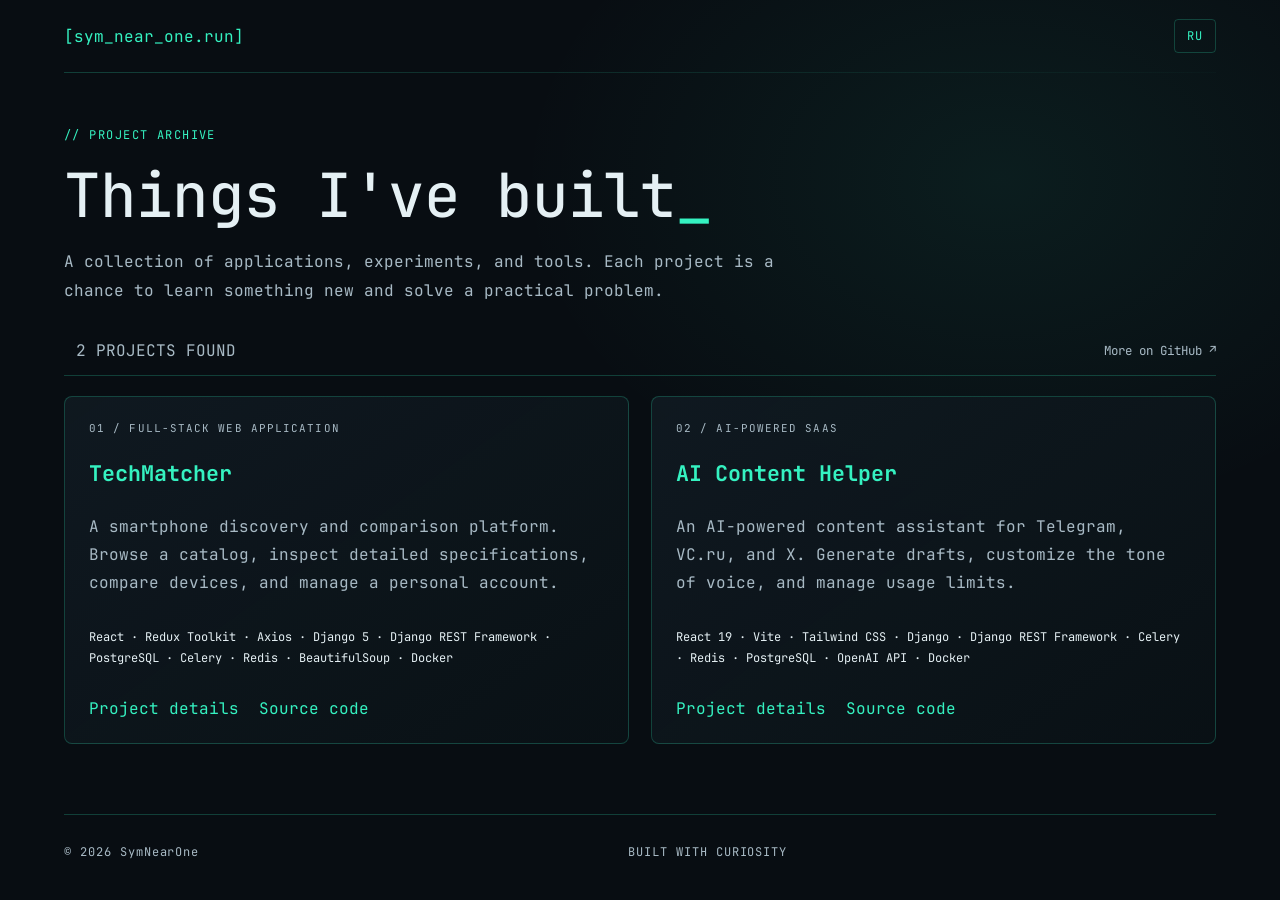
==== projects.html @ 22162d37 "feat: a lot style changes, fixes" ====
<!doctype html>
<html lang="en">
  <head>
    <meta charset="UTF-8" />
    <meta name="viewport" content="width=device-width, initial-scale=1.0" />
    <meta name="theme-color" content="#080d12" />
    <meta
      name="description"
      content="Projects by Andrew — full-stack web applications and tools."
    />
    <title>Projects | Andrew</title>
    <link rel="stylesheet" href="style.css" />
    <script src="projects-data.js" defer></script>
    <script src="script.js" defer></script>
  </head>
  <body>
    <header class="site-header">
      <a class="site-header__brand" href="index.html">[sym_near_one.run]</a>
      <!-- <nav class="site-nav" aria-label="Main navigation">
        <a href="index.html" data-en="Home" data-ru="Главная">Home</a>
        <a
          href="projects.html"
          aria-current="page"
          data-en="Projects"
          data-ru="Проекты"
          >Projects</a
        >
        <a href="https://github.com/Na1x-dev" target="_blank" rel="noreferrer"
          >GitHub ↗</a
        >
      </nav> -->
      <button
        class="language-toggle"
        type="button"
        data-language-toggle
        aria-label="Switch language"
      >
        RU
      </button>
    </header>
    <main class="page-main">
      <div class="section-divider" aria-hidden="true"></div>
      <section class="projects-page">
        <p
          class="section-label"
          data-en="// PROJECT ARCHIVE"
          data-ru="// АРХИВ ПРОЕКТОВ"
        >
          // PROJECT ARCHIVE
        </p>
        <h1 class="page-title">
          <span data-en="Things I've built" data-ru="Мои проекты"
            >Things I've built</span
          ><span class="hero__cursor">_</span>
        </h1>
        <p
          class="page-lead"
          data-en="A collection of applications, experiments, and tools. Each project is a chance to learn something new and solve a practical problem."
          data-ru="Подборка приложений, экспериментов и инструментов. Каждый проект — возможность узнать что-то новое и решить практическую задачу."
        >
          A collection of applications, experiments, and tools. Each project is
          a chance to learn something new and solve a practical problem.
        </p>
        <div class="projects-toolbar">
          <span id="projects-count" class="terminal-output"
            >Loading projects...</span
          ><a
            class="text-link"
            href="https://github.com/Na1x-dev"
            target="_blank"
            rel="noreferrer"
            data-en="More on GitHub ↗"
            data-ru="Больше на GitHub ↗"
            >More on GitHub ↗</a
          >
        </div>
        <div
          class="projects-grid projects-grid--archive"
          id="all-projects"
        ></div>
      </section>
    </main>
    <footer class="site-footer">
      <span>© <span id="current-year"></span> SymNearOne</span
      ><span data-en="BUILT WITH CURIOSITY" data-ru="СОЗДАНО С ЛЮБОПЫТСТВОМ"
        >BUILT WITH CURIOSITY</span
      ><span class="footer-accent"></span>
    </footer>
  </body>
</html>
---- style.css ----
:root {
  color-scheme: dark;
  --text-color: #e5f0f4;
  --accent-color: #35f2c1;
  --background-color: #080d12;
  --surface-color: #101a21;
  --status-color: #8bff8a;
  --muted-color: #a8bac5;
  --border-color: rgba(53, 242, 193, 0.22);
  --terminal-path-color: #0061bb;
  --font-text: Inter, sans-serif;
  --font-mono: "JetBrains Mono", monospace;
}

@font-face {
  font-family: "JetBrains Mono";
  src: url("sources/fonts/JetBrainsMono-2.304/fonts/variable/JetBrainsMono[wght].ttf")
    format("truetype");
  font-weight: 100 800;
  font-style: normal;
  font-display: swap;
}

* {
  box-sizing: border-box;
}

html {
  scroll-behavior: smooth;
}

body {
  min-height: 100vh;
  margin: 0;
  padding: 0 5%;
  background:
    radial-gradient(
      ellipse at 78% 20%,
      rgba(53, 242, 193, 0.07),
      transparent 34%
    ),
    var(--background-color);
  color: var(--text-color);
  font-family: var(--font-mono);
}

.site-header,
.site-footer {
  display: flex;
  align-items: center;
  justify-content: space-between;
  min-height: 72px;
  gap: 20px;
}

.site-header__brand {
  color: var(--accent-color);
  text-decoration: none;
}

.site-header__status,
.site-footer,
.section-label {
  color: var(--muted-color);
  font-size: 0.75rem;
  letter-spacing: 0.08em;
}

.status-dot,
.project-card__indicator {
  display: inline-block;
  width: 7px;
  height: 7px;
  margin-right: 8px;
  border-radius: 50%;
  background: var(--status-color);
  box-shadow: 0 0 10px rgba(139, 255, 138, 0.65);
}

.section-divider {
  width: 100%;
  height: 1px;
  /* margin: 18px 0; */
  background: linear-gradient(
    90deg,
    var(--border-color),
    rgba(53, 242, 193, 0.02)
  );
}

.hero {
  display: flex;
  flex-direction: row;
  align-items: center;
  justify-content: space-between;
  gap: clamp(20px, 5vw, 50px);
  padding: 5% 0 65px;
}

.hero__content {
  display: flex;
  flex-direction: column;
  min-width: 0;
  width: 60%;
  gap: 1vh;
}

.hero__eyebrow,
.section-label {
  color: var(--accent-color);
  letter-spacing: 0.12em;
  font-size: 0.75rem;
}

.hero__title,
.intro__title {
  margin: 18px 0;
  color: var(--text-color);
  font-size: clamp(1.65rem, 3.1vw, 2.8rem);
  line-height: 1.45;
  font-weight: 500;
}

.hero__title-author {
  color: var(--accent-color);
}

.hero__cursor,
.terminal-cursor {
  color: var(--accent-color);
  animation: cursor-blink 1s steps(2, start) infinite;
}

@keyframes cursor-blink {
  to {
    visibility: hidden;
  }
}

.hero__description {
  max-width: 700px;
  color: var(--muted-color);
  line-height: 1.8;
  font-size: 20px;
}

.hero__actions {
  display: flex;
  flex-wrap: wrap;
  gap: 12px;
  margin-top: 28px;
}

.button {
  display: inline-flex;
  align-items: center;
  gap: 10px;
  padding: 11px 16px;
  border: 1px solid var(--accent-color);
  border-radius: 5px;
  color: var(--accent-color);
  text-decoration: none;
  transition:
    background-color 180ms ease,
    color 180ms ease,
    transform 180ms ease;
}

.button--primary {
  background: var(--accent-color);
  color: var(--background-color);
}
.button--primary:hover {
  background: transparent;
  color: var(--accent-color);
  box-shadow: 0 12px 35px rgba(53, 242, 193, 0.07);
}
.button--secondary {
  background: transparent;
}
.button--secondary:hover {
  background: var(--accent-color);
  color: var(--background-color);
  box-shadow: 0 12px 35px rgba(53, 242, 193, 0.07);
}

.terminal-window {
  position: relative;
  overflow: hidden;
  min-height: 300px;
  border: 1px solid var(--accent-color);
  border-radius: 9px;
  background: rgba(16, 26, 33, 0.96);
  box-shadow:
    0 0 35px rgba(53, 242, 193, 0.08),
    0 18px 50px rgba(0, 0, 0, 0.25);
}

.terminal-path {
  color: var(--terminal-path-color);
}

.terminal-window__bar {
  display: flex;
  align-items: center;

  justify-content: space-between;
  gap: 12px;
  min-height: 40px;
  padding: 0 14px;
  border-bottom: 1px solid var(--border-color);
  color: var(--muted-color);
  font-size: 0.7rem;
}

.terminal-window__dots {
  display: flex;
  gap: 7px;
}
.terminal-window__dots span {
  width: 10px;
  height: 10px;
  border-radius: 50%;
  background: #60727b;
}
.terminal-window__dots span {
  background: var(--accent-color);
}

.terminal-window__bar-status {
  color: var(--accent-color);
}

.terminal-window__content {
  position: relative;
  min-height: 260px;
  padding: 20px;
  font-size: clamp(0.68rem, 1vw, 0.82rem);
  line-height: 1.5;
}

.terminal-window__content p {
  position: relative;
  z-index: 1;
  margin: 0 0 10px;
}
.terminal-prompt {
  color: var(--accent-color);
}
.terminal-output {
  padding-left: 12px;
  color: var(--muted-color);
}
.terminal-output--success {
  color: var(--status-color);
}

.terminal-decoration {
  position: absolute;
  right: 16px;
  bottom: 12px;
  width: 34%;
  max-width: 180px;
  opacity: 0.25;
  stroke: var(--accent-color);
  stroke-width: 1.5;
}

.intro {
  padding: 42px 0;
}
.intro__title {
  max-width: 1000px;
  margin: 0;
  font-size: clamp(1.35rem, 2.4vw, 2rem);
}

.about {
  padding: 100px 0 30px;
  display: flex;
  flex-direction: column;
  gap: 20px;
}

.about__text {
  max-width: 850px;
  margin: 16px 0 32px;
  color: var(--text-color);
  font-size: clamp(1.1rem, 1.8vw, 1.5rem);
  line-height: 1.65;
  font-weight: 400;
}

.projects-grid {
  margin-top: 20px;
  display: grid;
  grid-template-columns: repeat(2, minmax(0, 1fr));
  gap: 22px;
}

.project-card {
  display: flex;
  flex-direction: column;
  min-width: 0;
  padding: 24px;
  border: 1px solid var(--border-color);
  border-radius: 8px;
  background: linear-gradient(
    145deg,
    rgba(16, 26, 33, 0.95),
    rgba(10, 17, 22, 0.9)
  );
  transition:
    border-color 180ms ease,
    transform 180ms ease,
    box-shadow 180ms ease;
}

.project-card:hover {
  transform: translateY(-4px);
  border-color: var(--accent-color);
  box-shadow: 0 12px 35px rgba(53, 242, 193, 0.07);
}

.project-card__topline {
  display: flex;
  justify-content: space-between;
  color: var(--muted-color);
  font-size: 0.68rem;
  letter-spacing: 0.1em;
}

.project-card__indicator {
  margin: 0;
}
.project-card__title {
  margin: 24px 0 10px;
  color: var(--accent-color);
  font-size: 1.35rem;
}
.project-card__description {
  color: var(--muted-color);
  line-height: 1.75;
}
.project-card__stack {
  margin-top: auto;
  padding-top: 14px;
  color: var(--text-color);
  font-size: 0.75rem;
  line-height: 1.8;
}
.project-card__link {
  align-self: flex-start;
  margin-top: 18px;
  color: var(--accent-color);
  text-decoration: none;
}
.project-card__link:hover {
  text-decoration: underline;
}

.site-footer {
  min-height: 76px;
  border-top: 1px solid var(--border-color);
}

.footer-accent {
  color: var(--accent-color);
}

@media (max-width: 760px) {
  body {
    padding: 0 6%;
  }
  .hero {
    grid-template-columns: 1fr;
    padding: 35px 0 45px;
  }
  .hero__visual {
    width: 100%;
  }
  .projects-grid {
    grid-template-columns: 1fr;
  }
  .site-footer {
    align-items: flex-start;
    flex-direction: column;
    justify-content: center;
    gap: 8px;
    padding: 18px 0;
  }
}

@media (prefers-reduced-motion: reduce) {
  *,
  *::before,
  *::after {
    scroll-behavior: auto !important;
    animation-duration: 0.01ms !important;
    transition-duration: 0.01ms !important;
  }
}

/* Shared navigation and interactive terminal */
.site-nav {
  display: flex;
  align-items: center;
  gap: 22px;
}
.site-nav a,
.text-link {
  color: var(--muted-color);
  font-size: 0.78rem;
  text-decoration: none;
}
.site-nav a:hover,
.site-nav a[aria-current="page"],
.text-link:hover {
  color: var(--accent-color);
}
.terminal-input {
  position: relative;
  z-index: 2;
  display: flex;
  align-items: center;
  gap: 10px;
  padding: 12px 18px;
  border-top: 1px solid var(--border-color);
  background: rgba(5, 10, 14, 0.7);
}
.terminal-input__prompt {
  flex: 0 0 auto;
  color: var(--accent-color);
  font-size: 0.72rem;
}
.terminal-input input {
  width: 100%;
  min-width: 0;
  border: 0;
  outline: 0;
  background: transparent;
  color: var(--text-color);
  font: inherit;
  font-size: 0.78rem;
}
.terminal-input button {
  border: 0;
  background: transparent;
  color: var(--accent-color);
  font: inherit;
  cursor: pointer;
}
.terminal-window__content {
  max-height: 290px;
  overflow-y: auto;
}
.terminal-window__content p {
  overflow-wrap: anywhere;
}
.terminal-command-line {
  color: var(--accent-color);
}
.terminal-error {
  color: #ff8585;
}
.projects-page,
.project-detail {
  min-height: 65vh;
  padding: 42px 0 70px;
}
.page-title {
  margin: 16px 0;
  color: var(--text-color);
  font-size: clamp(2rem, 5vw, 3.8rem);
  line-height: 1.2;
  font-weight: 500;
}
.page-lead {
  max-width: 760px;
  color: var(--muted-color);
  line-height: 1.8;
}
.projects-toolbar {
  display: flex;
  align-items: center;
  justify-content: space-between;
  gap: 16px;
  margin: 34px 0 18px;
  padding-bottom: 14px;
  border-bottom: 1px solid var(--border-color);
}
.projects-grid--archive {
  grid-template-columns: repeat(2, minmax(0, 1fr));
}
.section-actions {
  margin-top: 28px;
}
.project-card__actions {
  display: flex;
  flex-wrap: wrap;
  gap: 20px;
  margin-top: 16px;
}
.project-card__actions .project-card__link {
  margin-top: 0;
}
.detail-layout {
  display: grid;
  grid-template-columns: repeat(2, minmax(0, 1fr));
  gap: 20px;
  margin: 34px 0;
}
.detail-panel {
  padding: 24px;
  border: 1px solid var(--border-color);
  border-radius: 8px;
  background: rgba(16, 26, 33, 0.7);
}
.detail-panel__title {
  margin-top: 0;
  color: var(--accent-color);
  font-size: 1.1rem;
}
.feature-list {
  padding-left: 20px;
  color: var(--muted-color);
  line-height: 2;
}
.stack-list {
  display: flex;
  flex-wrap: wrap;
  gap: 9px;
  padding: 0;
  list-style: none;
}
.stack-list li {
  padding: 7px 10px;
  border: 1px solid var(--border-color);
  border-radius: 4px;
  color: var(--muted-color);
  font-size: 0.78rem;
}
@media (max-width: 760px) {
  .site-header {
    flex-wrap: wrap;
    padding: 14px 0;
  }
  .site-nav {
    order: 3;
    width: 100%;
    justify-content: space-between;
  }
  .site-header__status {
    font-size: 0.65rem;
  }
  .terminal-input {
    flex-wrap: wrap;
  }
  .projects-grid--archive,
  .detail-layout {
    grid-template-columns: 1fr;
  }
  .projects-toolbar {
    align-items: flex-start;
    flex-direction: column;
  }
}

/* Language switcher */
.language-toggle {
  flex: 0 0 auto;
  padding: 8px 12px;
  border: 1px solid var(--border-color);
  border-radius: 4px;
  background: transparent;
  color: var(--accent-color);
  font: inherit;
  font-size: 0.75rem;
  letter-spacing: 0.08em;
  cursor: pointer;
  transition:
    background-color 180ms ease,
    color 180ms ease,
    border-color 180ms ease;
}
.language-toggle:hover {
  border-color: var(--accent-color);
  background: var(--accent-color);
  color: var(--background-color);
}
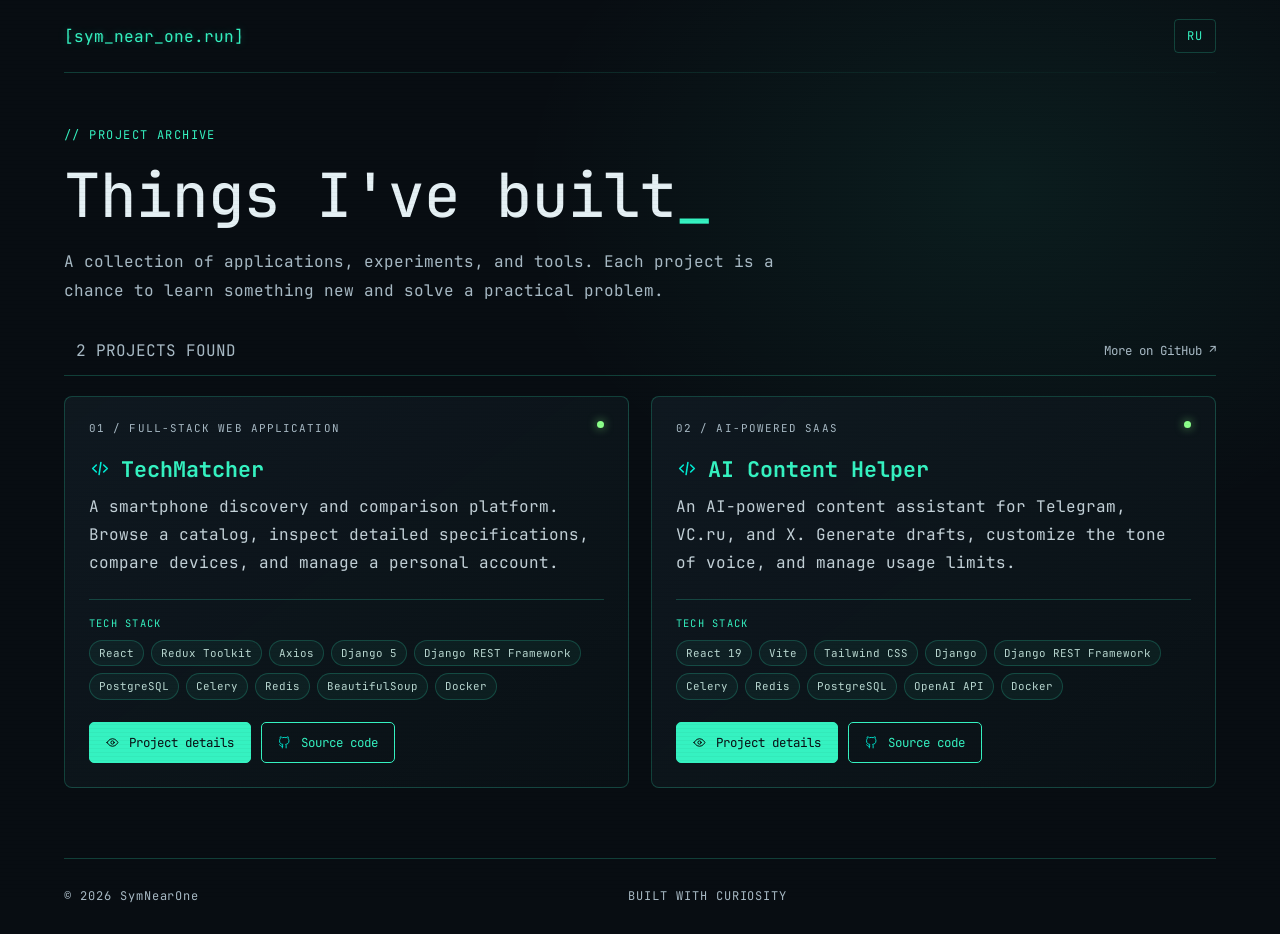
==== commit b755bd96: "Polish project cards and CRT styling" ====
--- a/projects.html
+++ b/projects.html
@@ -71,7 +71,7 @@
             rel="noreferrer"
             data-en="More on GitHub ↗"
             data-ru="Больше на GitHub ↗"
-            >More on GitHub ↗</a
+            ><img class="button__icon" src="sources/icons/github.svg" alt="" aria-hidden="true" />More on GitHub ↗</a
           >
         </div>
         <div
--- a/style.css
+++ b/style.css
@@ -588,3 +588,200 @@
   background: var(--accent-color);
   color: var(--background-color);
 }
+
+
+/* Small visual polish: CRT layer, project cards, icons, and native scrollbars. */
+.site-header__brand {
+  position: relative;
+  display: inline-block;
+  text-shadow: 0 0 8px rgba(53, 242, 193, 0.28);
+  animation: brand-flicker 7s infinite;
+}
+.site-header__brand::after {
+  content: "[sym_near_one.run]";
+  position: absolute;
+  inset: 0;
+  color: var(--accent-color);
+  opacity: 0.22;
+  transform: translateX(1px);
+  clip-path: inset(48% 0 38% 0);
+  pointer-events: none;
+}
+@keyframes brand-flicker {
+  0%, 96%, 100% { opacity: 1; }
+  97% { opacity: 0.82; }
+  98% { opacity: 1; }
+}
+body::after {
+  content: "";
+  position: fixed;
+  inset: 0;
+  z-index: 50;
+  pointer-events: none;
+  background: repeating-linear-gradient(
+    to bottom,
+    rgba(0, 0, 0, 0.11) 0,
+    rgba(0, 0, 0, 0.11) 1px,
+    transparent 1px,
+    transparent 4px
+  );
+  opacity: 0.28;
+}
+.project-card {
+  position: relative;
+  gap: 0;
+}
+.project-card--clickable {
+  cursor: pointer;
+}
+.project-card__hit-area {
+  position: absolute;
+  z-index: 1;
+  inset: 0;
+  border-radius: inherit;
+}
+.project-card__hit-area:focus-visible {
+  outline: 2px solid var(--accent-color);
+  outline-offset: 4px;
+}
+.project-card__topline,
+.project-card__main,
+.project-card__meta,
+.project-card__actions {
+  position: relative;
+  z-index: 2;
+  pointer-events: none;
+}
+.project-card__actions a {
+  pointer-events: auto;
+}
+.project-card__title {
+  display: flex;
+  align-items: center;
+  gap: 10px;
+  margin: 20px 0 10px;
+}
+.project-card__title-icon,
+.button__icon {
+  display: inline-block;
+  width: 1em;
+  height: 1em;
+  flex: 0 0 auto;
+  object-fit: contain;
+}
+.project-card__description {
+  max-width: 62ch;
+  margin: 0;
+  color: #c3d1d8;
+  line-height: 1.75;
+}
+.project-card__meta {
+  margin-top: 22px;
+  padding-top: 16px;
+  border-top: 1px solid var(--border-color);
+}
+.project-card__meta-label {
+  display: block;
+  margin-bottom: 10px;
+  color: var(--accent-color);
+  font-size: 0.65rem;
+  letter-spacing: 0.12em;
+}
+.project-card__stack {
+  display: flex;
+  flex-wrap: wrap;
+  gap: 7px;
+  margin: 0;
+  padding: 0;
+}
+.project-card__tag {
+  display: inline-flex;
+  align-items: center;
+  padding: 5px 9px;
+  border: 1px solid rgba(53, 242, 193, 0.2);
+  border-radius: 999px;
+  background: rgba(53, 242, 193, 0.055);
+  color: #b9d8d1;
+  font-size: 0.68rem;
+  line-height: 1.35;
+}
+.project-card__actions {
+  display: flex;
+  flex-wrap: wrap;
+  gap: 10px;
+  margin-top: 22px;
+}
+.project-card__actions .button {
+  font-size: 0.78rem;
+}
+.project-card__actions .button:hover {
+  transform: translateY(-2px);
+}
+.project-card:hover .project-card__title {
+  text-shadow: 0 0 12px rgba(53, 242, 193, 0.18);
+}
+.button__icon {
+  width: 1.05em;
+  height: 1.05em;
+}
+.button--primary .button__icon {
+  filter: brightness(0);
+}
+.button--secondary .button__icon {
+  filter: none;
+}
+.project-card__indicator {
+  flex: 0 0 auto;
+}
+
+/* Transparent track; accent thumb and arrow controls where WebKit supports them.
+   scrollbar-gutter stays automatic so the page does not reserve an extra gutter. */
+html {
+  scrollbar-gutter: auto;
+  scrollbar-width: thin;
+  scrollbar-color: var(--accent-color) transparent;
+}
+html::-webkit-scrollbar,
+body::-webkit-scrollbar {
+  width: 11px;
+  height: 11px;
+}
+html::-webkit-scrollbar-track,
+body::-webkit-scrollbar-track {
+  background: transparent;
+}
+html::-webkit-scrollbar-thumb,
+body::-webkit-scrollbar-thumb {
+  border: 3px solid transparent;
+  border-radius: 999px;
+  background: var(--accent-color);
+  background-clip: padding-box;
+}
+html::-webkit-scrollbar-thumb:hover,
+body::-webkit-scrollbar-thumb:hover {
+  background: #8affdf;
+  background-clip: padding-box;
+}
+html::-webkit-scrollbar-button,
+body::-webkit-scrollbar-button {
+  display: block;
+  height: 12px;
+  background-color: transparent;
+}
+html::-webkit-scrollbar-button:vertical:decrement,
+body::-webkit-scrollbar-button:vertical:decrement {
+  background:
+    linear-gradient(135deg, transparent 48%, var(--accent-color) 49% 62%, transparent 63%) center 6px / 7px 7px no-repeat;
+}
+html::-webkit-scrollbar-button:vertical:increment,
+body::-webkit-scrollbar-button:vertical:increment {
+  background:
+    linear-gradient(315deg, transparent 48%, var(--accent-color) 49% 62%, transparent 63%) center 0 / 7px 7px no-repeat;
+}
+@media (max-width: 760px) {
+  .project-card { padding: 20px; }
+  .project-card__actions .button { flex: 1 1 auto; justify-content: center; }
+}
+@media (prefers-reduced-motion: reduce) {
+  .site-header__brand { animation: none; }
+}
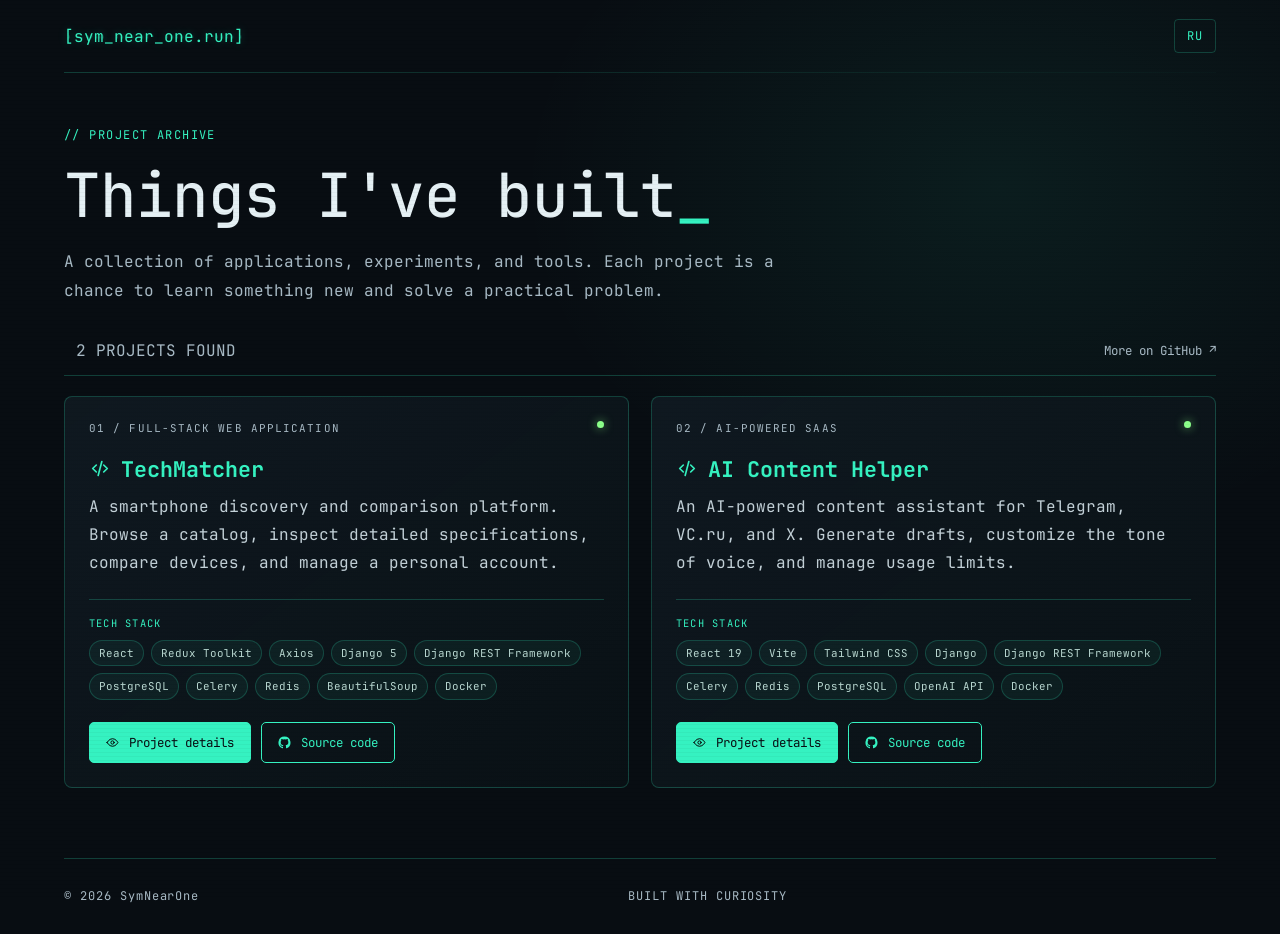
==== commit e146b213: "Set terminal SVG favicon" ====
--- a/projects.html
+++ b/projects.html
@@ -12,6 +12,7 @@
     <link rel="stylesheet" href="style.css" />
     <script src="projects-data.js" defer></script>
     <script src="script.js" defer></script>
+      <link rel="icon" type="image/svg+xml" href="sources/favicon.svg" />
   </head>
   <body>
     <header class="site-header">
--- a/style.css
+++ b/style.css
@@ -737,6 +737,7 @@
 /* Transparent track; accent thumb and arrow controls where WebKit supports them.
    scrollbar-gutter stays automatic so the page does not reserve an extra gutter. */
 html {
+  overflow-y: overlay; /* Legacy WebKit hint: overlay scrollbar where supported. */
   scrollbar-gutter: auto;
   scrollbar-width: thin;
   scrollbar-color: var(--accent-color) transparent;
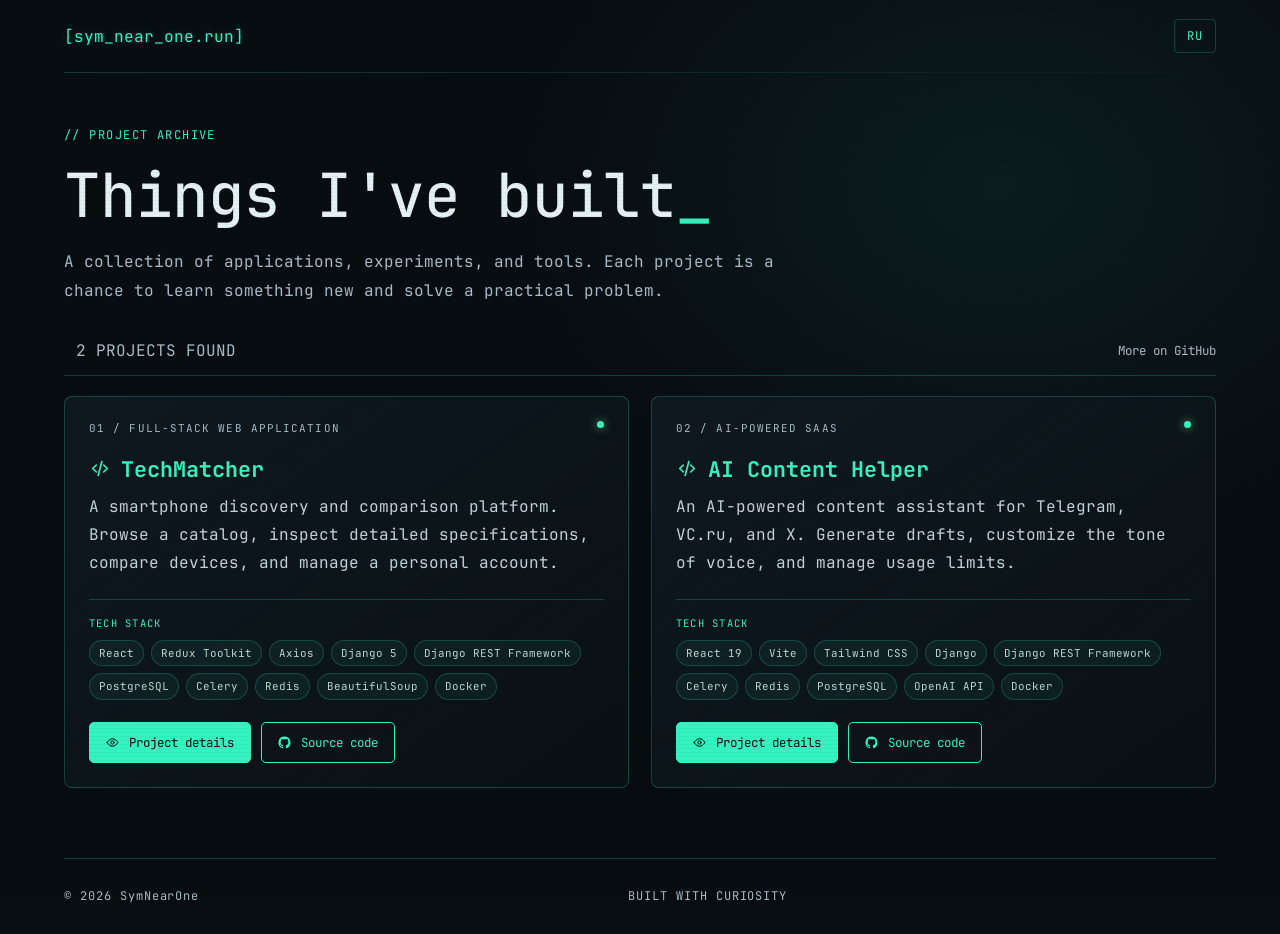
==== commit 597beba8: "fix: styles" ====
--- a/projects.html
+++ b/projects.html
@@ -8,11 +8,11 @@
       name="description"
       content="Projects by Andrew — full-stack web applications and tools."
     />
-    <title>Projects | Andrew</title>
+    <title>[symnearone]</title>
     <link rel="stylesheet" href="style.css" />
     <script src="projects-data.js" defer></script>
     <script src="script.js" defer></script>
-      <link rel="icon" type="image/svg+xml" href="sources/favicon.svg" />
+    <link rel="icon" type="image/svg+xml" href="sources/favicon.svg" />
   </head>
   <body>
     <header class="site-header">
@@ -70,9 +70,14 @@
             href="https://github.com/Na1x-dev"
             target="_blank"
             rel="noreferrer"
-            data-en="More on GitHub ↗"
-            data-ru="Больше на GitHub ↗"
-            ><img class="button__icon" src="sources/icons/github.svg" alt="" aria-hidden="true" />More on GitHub ↗</a
+            data-en="More on GitHub"
+            data-ru="Больше на GitHub"
+            ><img
+              class="button__icon"
+              src="sources/icons/github.svg"
+              alt=""
+              aria-hidden="true"
+            />More on GitHub ↗</a
           >
         </div>
         <div
--- a/style.css
+++ b/style.css
@@ -73,7 +73,7 @@
   height: 7px;
   margin-right: 8px;
   border-radius: 50%;
-  background: var(--status-color);
+  background: var(--accent-color);
   box-shadow: 0 0 10px rgba(139, 255, 138, 0.65);
 }
 
@@ -589,7 +589,6 @@
   color: var(--background-color);
 }
 
-
 /* Small visual polish: CRT layer, project cards, icons, and native scrollbars. */
 .site-header__brand {
   position: relative;
@@ -608,9 +607,17 @@
   pointer-events: none;
 }
 @keyframes brand-flicker {
-  0%, 96%, 100% { opacity: 1; }
-  97% { opacity: 0.82; }
-  98% { opacity: 1; }
+  0%,
+  96%,
+  100% {
+    opacity: 1;
+  }
+  97% {
+    opacity: 0.82;
+  }
+  98% {
+    opacity: 1;
+  }
 }
 body::after {
   content: "";
@@ -771,18 +778,35 @@
 }
 html::-webkit-scrollbar-button:vertical:decrement,
 body::-webkit-scrollbar-button:vertical:decrement {
-  background:
-    linear-gradient(135deg, transparent 48%, var(--accent-color) 49% 62%, transparent 63%) center 6px / 7px 7px no-repeat;
+  background: linear-gradient(
+      135deg,
+      transparent 48%,
+      var(--accent-color) 49% 62%,
+      transparent 63%
+    )
+    center 6px / 7px 7px no-repeat;
 }
 html::-webkit-scrollbar-button:vertical:increment,
 body::-webkit-scrollbar-button:vertical:increment {
-  background:
-    linear-gradient(315deg, transparent 48%, var(--accent-color) 49% 62%, transparent 63%) center 0 / 7px 7px no-repeat;
+  background: linear-gradient(
+      315deg,
+      transparent 48%,
+      var(--accent-color) 49% 62%,
+      transparent 63%
+    )
+    center 0 / 7px 7px no-repeat;
 }
 @media (max-width: 760px) {
-  .project-card { padding: 20px; }
-  .project-card__actions .button { flex: 1 1 auto; justify-content: center; }
+  .project-card {
+    padding: 20px;
+  }
+  .project-card__actions .button {
+    flex: 1 1 auto;
+    justify-content: center;
+  }
 }
 @media (prefers-reduced-motion: reduce) {
-  .site-header__brand { animation: none; }
-}
+  .site-header__brand {
+    animation: none;
+  }
+}
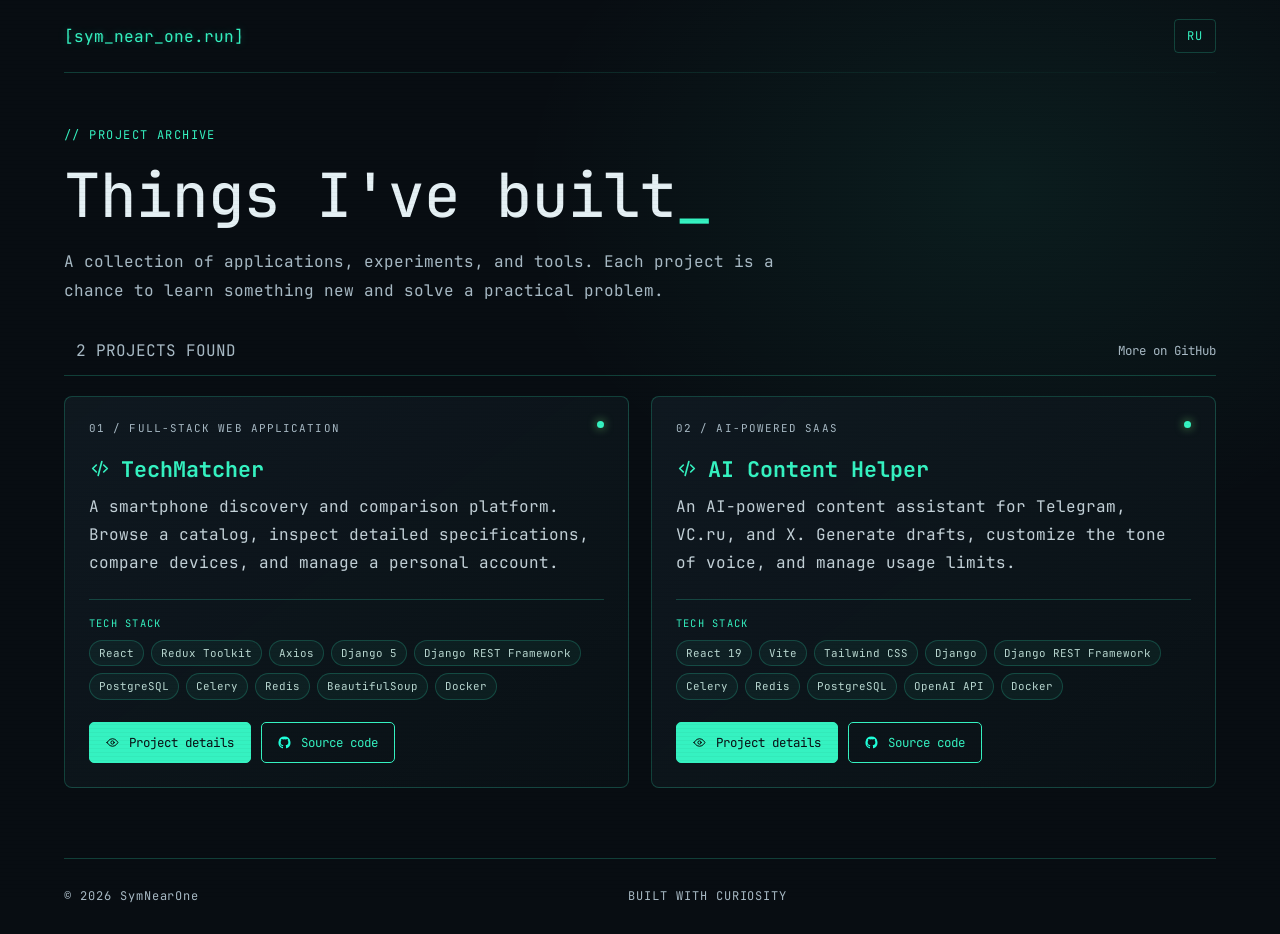
==== commit 73517557: "Add SVG icons to interface buttons" ====
--- a/projects.html
+++ b/projects.html
@@ -36,7 +36,7 @@
         data-language-toggle
         aria-label="Switch language"
       >
-        RU
+        <img class="button__icon" src="sources/icons/language.svg" alt="" aria-hidden="true" />RU
       </button>
     </header>
     <main class="page-main">
--- a/style.css
+++ b/style.css
@@ -810,3 +810,51 @@
     animation: none;
   }
 }
+
+
+/* Accessible icon hover states and terminal command effects */
+.button__icon, .language-toggle__icon, .terminal-submit__icon {
+  transition: filter 180ms ease, transform 180ms ease;
+}
+.button:hover .button__icon, .language-toggle:hover .language-toggle__icon,
+.terminal-input button:hover .terminal-submit__icon {
+  transform: translateX(2px);
+  filter: brightness(0) saturate(100%) invert(58%) sepia(90%) saturate(440%) hue-rotate(290deg) brightness(105%);
+}
+.button--primary .button__icon { filter: brightness(0); }
+.button--primary:hover .button__icon { filter: brightness(0) invert(1); }
+.button--secondary .button__icon { filter: brightness(0) saturate(100%) invert(83%) sepia(31%) saturate(1040%) hue-rotate(105deg); }
+.button--secondary:hover .button__icon { filter: brightness(0); }
+.hero__title, .page-title { text-decoration: none; }
+.hero__title *, .page-title * { text-decoration: none; }
+.terminal-link-line a { color: var(--accent-color); text-decoration: none; border-bottom: 1px dashed currentColor; }
+.terminal-link-line a:hover { color: #fff; }
+:root[data-terminal-theme="pink"] {
+  --accent-color: #ff4f91;
+  --border-color: rgba(255, 79, 145, .25);
+  --status-color: #ff9cbd;
+  --terminal-path-color: #ff8ab5;
+}
+.terminal-glitch { animation: terminal-glitch 140ms steps(2, end) 8; }
+@keyframes terminal-glitch {
+  0% { transform: translate(0); filter: none; }
+  25% { transform: translate(2px, -1px); filter: hue-rotate(90deg); }
+  50% { transform: translate(-2px, 1px); filter: contrast(1.5); }
+  75% { transform: translate(1px, 2px); filter: hue-rotate(-90deg); }
+}
+.terminal-matrix-mode::before {
+  content: "01001010 01010101 01010011 01010100 01000001 01001110 01001111";
+  position: fixed; inset: 0; z-index: 40; pointer-events: none;
+  display: grid; place-items: center; color: #54ff75;
+  font-size: clamp(12px, 2vw, 24px); letter-spacing: .2em;
+  text-shadow: 0 0 12px #00ff48; opacity: .72;
+  animation: matrix-fade 2.6s ease forwards;
+}
+.terminal-matrix { color: #54ff75; text-shadow: 0 0 8px #00ff48; }
+@keyframes matrix-fade { 0% { opacity: 0; } 15% { opacity: .8; } 80% { opacity: .8; } 100% { opacity: 0; } }
+.terminal-hack { color: var(--status-color); }
+.language-toggle { display: inline-flex; align-items: center; gap: 7px; }
+.terminal-input button { display: inline-flex; align-items: center; justify-content: center; min-width: 28px; min-height: 28px; }
+@media (prefers-reduced-motion: reduce) {
+  .terminal-glitch, .terminal-matrix-mode::before { animation: none; }
+}
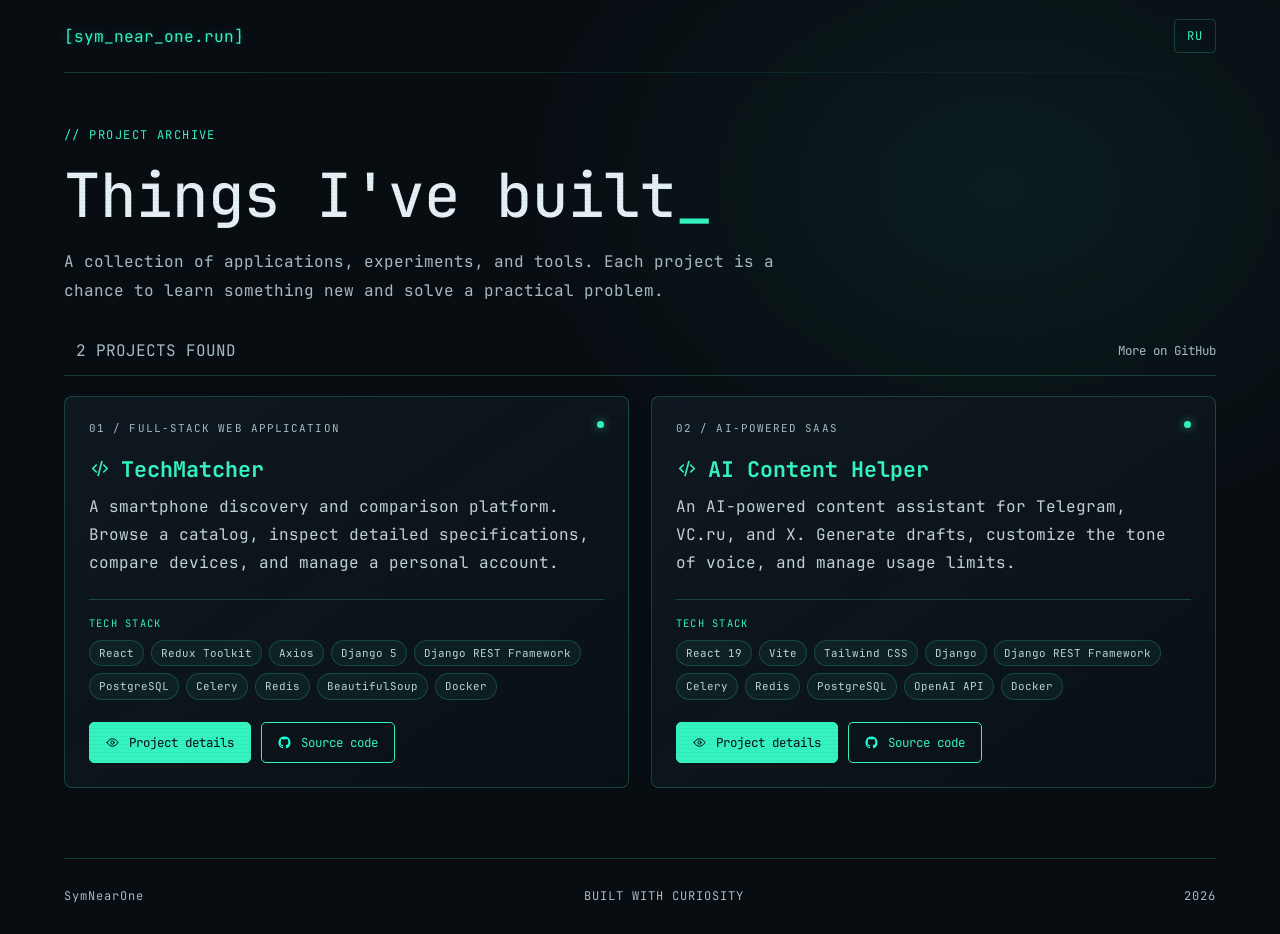
==== commit a7caa81a: "Align projects page header and footer" ====
--- a/projects.html
+++ b/projects.html
@@ -17,25 +17,7 @@
   <body>
     <header class="site-header">
       <a class="site-header__brand" href="index.html">[sym_near_one.run]</a>
-      <!-- <nav class="site-nav" aria-label="Main navigation">
-        <a href="index.html" data-en="Home" data-ru="Главная">Home</a>
-        <a
-          href="projects.html"
-          aria-current="page"
-          data-en="Projects"
-          data-ru="Проекты"
-          >Projects</a
-        >
-        <a href="https://github.com/Na1x-dev" target="_blank" rel="noreferrer"
-          >GitHub ↗</a
-        >
-      </nav> -->
-      <button
-        class="language-toggle"
-        type="button"
-        data-language-toggle
-        aria-label="Switch language"
-      >
+      <button class="language-toggle" type="button" data-language-toggle aria-label="Switch language">
         <img class="button__icon" src="sources/icons/language.svg" alt="" aria-hidden="true" />RU
       </button>
     </header>
@@ -77,7 +59,7 @@
               src="sources/icons/github.svg"
               alt=""
               aria-hidden="true"
-            />More on GitHub ↗</a
+            />More on GitHub</a
           >
         </div>
         <div
@@ -87,10 +69,9 @@
       </section>
     </main>
     <footer class="site-footer">
-      <span>© <span id="current-year"></span> SymNearOne</span
-      ><span data-en="BUILT WITH CURIOSITY" data-ru="СОЗДАНО С ЛЮБОПЫТСТВОМ"
-        >BUILT WITH CURIOSITY</span
-      ><span class="footer-accent"></span>
+      <span>SymNearOne</span>
+      <span data-en="BUILT WITH CURIOSITY" data-ru="СОЗДАНО С ЛЮБОПЫТСТВОМ">BUILT WITH CURIOSITY</span>
+      <span id="current-year"></span>
     </footer>
   </body>
 </html>
--- a/style.css
+++ b/style.css
@@ -6,7 +6,7 @@
   --surface-color: #101a21;
   --status-color: #8bff8a;
   --muted-color: #a8bac5;
-  --border-color: rgba(53, 242, 193, 0.22);
+  --border-color: color-mix(in srgb, var(--accent-color) 22%, transparent);
   --terminal-path-color: #0061bb;
   --font-text: Inter, sans-serif;
   --font-mono: "JetBrains Mono", monospace;
@@ -36,7 +36,7 @@
   background:
     radial-gradient(
       ellipse at 78% 20%,
-      rgba(53, 242, 193, 0.07),
+      color-mix(in srgb, var(--accent-color) 7%, transparent),
       transparent 34%
     ),
     var(--background-color);
@@ -74,7 +74,7 @@
   margin-right: 8px;
   border-radius: 50%;
   background: var(--accent-color);
-  box-shadow: 0 0 10px rgba(139, 255, 138, 0.65);
+  box-shadow: 0 0 10px color-mix(in srgb, var(--accent-color) 65%, transparent);
 }
 
 .section-divider {
@@ -84,7 +84,7 @@
   background: linear-gradient(
     90deg,
     var(--border-color),
-    rgba(53, 242, 193, 0.02)
+    color-mix(in srgb, var(--accent-color) 2%, transparent)
   );
 }
 
@@ -173,7 +173,7 @@
 .button--primary:hover {
   background: transparent;
   color: var(--accent-color);
-  box-shadow: 0 12px 35px rgba(53, 242, 193, 0.07);
+  box-shadow: 0 12px 35px color-mix(in srgb, var(--accent-color) 7%, transparent);
 }
 .button--secondary {
   background: transparent;
@@ -181,7 +181,7 @@
 .button--secondary:hover {
   background: var(--accent-color);
   color: var(--background-color);
-  box-shadow: 0 12px 35px rgba(53, 242, 193, 0.07);
+  box-shadow: 0 12px 35px color-mix(in srgb, var(--accent-color) 7%, transparent);
 }
 
 .terminal-window {
@@ -192,7 +192,7 @@
   border-radius: 9px;
   background: rgba(16, 26, 33, 0.96);
   box-shadow:
-    0 0 35px rgba(53, 242, 193, 0.08),
+    0 0 35px color-mix(in srgb, var(--accent-color) 8%, transparent),
     0 18px 50px rgba(0, 0, 0, 0.25);
 }
 
@@ -319,7 +319,7 @@
 .project-card:hover {
   transform: translateY(-4px);
   border-color: var(--accent-color);
-  box-shadow: 0 12px 35px rgba(53, 242, 193, 0.07);
+  box-shadow: 0 12px 35px color-mix(in srgb, var(--accent-color) 7%, transparent);
 }
 
 .project-card__topline {
@@ -593,7 +593,7 @@
 .site-header__brand {
   position: relative;
   display: inline-block;
-  text-shadow: 0 0 8px rgba(53, 242, 193, 0.28);
+  text-shadow: 0 0 8px color-mix(in srgb, var(--accent-color) 28%, transparent);
   animation: brand-flicker 7s infinite;
 }
 .site-header__brand::after {
@@ -705,9 +705,9 @@
   display: inline-flex;
   align-items: center;
   padding: 5px 9px;
-  border: 1px solid rgba(53, 242, 193, 0.2);
+  border: 1px solid color-mix(in srgb, var(--accent-color) 20%, transparent);
   border-radius: 999px;
-  background: rgba(53, 242, 193, 0.055);
+  background: color-mix(in srgb, var(--accent-color) 5.5%, transparent);
   color: #b9d8d1;
   font-size: 0.68rem;
   line-height: 1.35;
@@ -721,11 +721,8 @@
 .project-card__actions .button {
   font-size: 0.78rem;
 }
-.project-card__actions .button:hover {
-  transform: translateY(-2px);
-}
 .project-card:hover .project-card__title {
-  text-shadow: 0 0 12px rgba(53, 242, 193, 0.18);
+  text-shadow: 0 0 12px color-mix(in srgb, var(--accent-color) 18%, transparent);
 }
 .button__icon {
   width: 1.05em;
@@ -767,7 +764,7 @@
 }
 html::-webkit-scrollbar-thumb:hover,
 body::-webkit-scrollbar-thumb:hover {
-  background: #8affdf;
+  background: var(--accent-color);
   background-clip: padding-box;
 }
 html::-webkit-scrollbar-button,
@@ -818,13 +815,13 @@
 }
 .button:hover .button__icon, .language-toggle:hover .language-toggle__icon,
 .terminal-input button:hover .terminal-submit__icon {
-  transform: translateX(2px);
+  transform: none;
   filter: brightness(0) saturate(100%) invert(58%) sepia(90%) saturate(440%) hue-rotate(290deg) brightness(105%);
 }
 .button--primary .button__icon { filter: brightness(0); }
-.button--primary:hover .button__icon { filter: brightness(0) invert(1); }
-.button--secondary .button__icon { filter: brightness(0) saturate(100%) invert(83%) sepia(31%) saturate(1040%) hue-rotate(105deg); }
-.button--secondary:hover .button__icon { filter: brightness(0); }
+.button--primary:hover .button__icon { filter: brightness(0) saturate(100%) invert(58%) sepia(90%) saturate(440%) hue-rotate(290deg) brightness(105%); }
+.button--secondary .button__icon, .language-toggle .button__icon, .terminal-input .button__icon { filter: brightness(0) saturate(100%) invert(83%) sepia(31%) saturate(1040%) hue-rotate(105deg); }
+.button--secondary:hover .button__icon, .language-toggle:hover .button__icon, .terminal-input button:hover .button__icon { filter: brightness(0); }
 .hero__title, .page-title { text-decoration: none; }
 .hero__title *, .page-title * { text-decoration: none; }
 .terminal-link-line a { color: var(--accent-color); text-decoration: none; border-bottom: 1px dashed currentColor; }
@@ -842,19 +839,24 @@
   50% { transform: translate(-2px, 1px); filter: contrast(1.5); }
   75% { transform: translate(1px, 2px); filter: hue-rotate(-90deg); }
 }
-.terminal-matrix-mode::before {
-  content: "01001010 01010101 01010011 01010100 01000001 01001110 01001111";
-  position: fixed; inset: 0; z-index: 40; pointer-events: none;
-  display: grid; place-items: center; color: #54ff75;
-  font-size: clamp(12px, 2vw, 24px); letter-spacing: .2em;
-  text-shadow: 0 0 12px #00ff48; opacity: .72;
-  animation: matrix-fade 2.6s ease forwards;
-}
-.terminal-matrix { color: #54ff75; text-shadow: 0 0 8px #00ff48; }
-@keyframes matrix-fade { 0% { opacity: 0; } 15% { opacity: .8; } 80% { opacity: .8; } 100% { opacity: 0; } }
-.terminal-hack { color: var(--status-color); }
-.language-toggle { display: inline-flex; align-items: center; gap: 7px; }
-.terminal-input button { display: inline-flex; align-items: center; justify-content: center; min-width: 28px; min-height: 28px; }
-@media (prefers-reduced-motion: reduce) {
-  .terminal-glitch, .terminal-matrix-mode::before { animation: none; }
-}
+.terminal-matrix { color: var(--accent-color); text-shadow: 0 0 8px color-mix(in srgb, var(--accent-color) 70%, transparent); }
+.terminal-hack-binary { color: var(--accent-color); letter-spacing: .12em; line-height: 1.8; }
+.terminal-hack-caption { color: var(--accent-color); font-weight: 700; letter-spacing: .3em; }
+.matrix-rain { position: fixed; inset: 0; z-index: 45; overflow: hidden; pointer-events: none; opacity: .72; background: color-mix(in srgb, var(--background-color) 28%, transparent); }
+.matrix-rain__column { position: absolute; top: -110%; white-space: pre; color: var(--accent-color); font-size: clamp(10px, 1.2vw, 16px); line-height: 1.35; text-shadow: 0 0 8px color-mix(in srgb, var(--accent-color) 85%, transparent); animation: matrix-rain-fall linear forwards; }
+@keyframes matrix-rain-fall { to { transform: translateY(230vh); } }
+, .terminal-matrix-mode::before { animation: none; }
+}
+
+/* Accent-driven surfaces, glows and hover states. */
+body { background-image: radial-gradient(ellipse at 78% 20%, color-mix(in srgb, var(--accent-color) 7%, transparent), transparent 34%); }
+.status-dot, .project-card__indicator { box-shadow: 0 0 10px color-mix(in srgb, var(--accent-color) 65%, transparent); }
+.button, .button:hover, .project-card__actions .button:hover { transform: none; }
+.button__icon { transition: filter 180ms ease; }
+.button:hover .button__icon { transform: none; }
+:root[data-terminal-theme="pink"] {
+  --accent-color: #ff4f91;
+  --border-color: rgba(255, 79, 145, .25);
+  --status-color: #ff9cbd;
+  --terminal-path-color: #ff8ab5;
+}
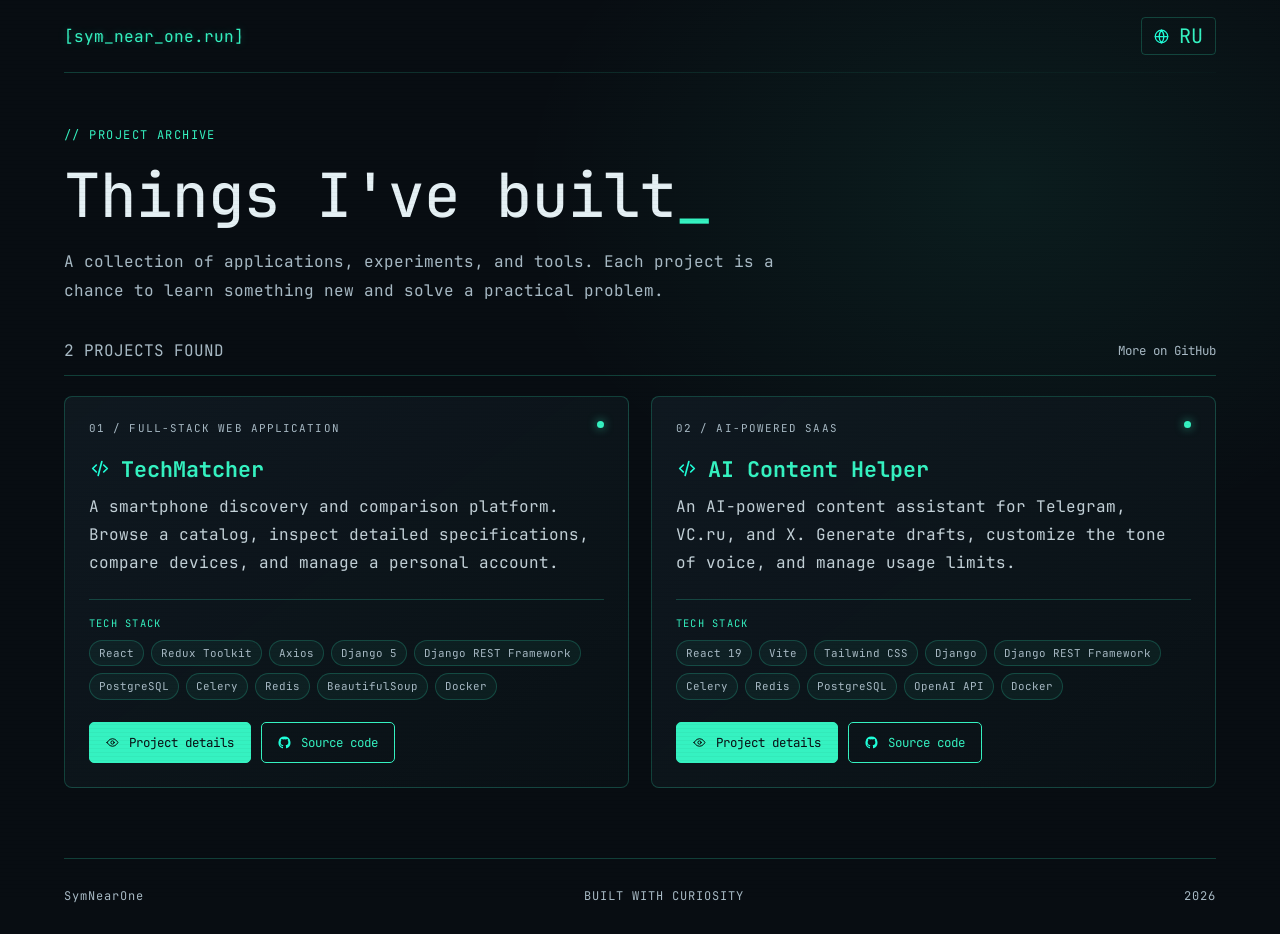
==== commit d4da1663: "feat: some style changes" ====
--- a/projects.html
+++ b/projects.html
@@ -17,8 +17,18 @@
   <body>
     <header class="site-header">
       <a class="site-header__brand" href="index.html">[sym_near_one.run]</a>
-      <button class="language-toggle" type="button" data-language-toggle aria-label="Switch language">
-        <img class="button__icon" src="sources/icons/language.svg" alt="" aria-hidden="true" />RU
+      <button
+        class="language-toggle"
+        type="button"
+        data-language-toggle
+        aria-label="Switch language"
+      >
+        <img
+          class="button__icon"
+          src="sources/icons/language.svg"
+          alt=""
+          aria-hidden="true"
+        />RU
       </button>
     </header>
     <main class="page-main">
@@ -45,8 +55,7 @@
           a chance to learn something new and solve a practical problem.
         </p>
         <div class="projects-toolbar">
-          <span id="projects-count" class="terminal-output"
-            >Loading projects...</span
+          <span id="projects-count">Loading projects...</span
           ><a
             class="text-link"
             href="https://github.com/Na1x-dev"
@@ -54,12 +63,7 @@
             rel="noreferrer"
             data-en="More on GitHub"
             data-ru="Больше на GitHub"
-            ><img
-              class="button__icon"
-              src="sources/icons/github.svg"
-              alt=""
-              aria-hidden="true"
-            />More on GitHub</a
+            >More on GitHub</a
           >
         </div>
         <div
@@ -70,7 +74,9 @@
     </main>
     <footer class="site-footer">
       <span>SymNearOne</span>
-      <span data-en="BUILT WITH CURIOSITY" data-ru="СОЗДАНО С ЛЮБОПЫТСТВОМ">BUILT WITH CURIOSITY</span>
+      <span data-en="BUILT WITH CURIOSITY" data-ru="СОЗДАНО С ЛЮБОПЫТСТВОМ"
+        >BUILT WITH CURIOSITY</span
+      >
       <span id="current-year"></span>
     </footer>
   </body>
--- a/style.css
+++ b/style.css
@@ -4,7 +4,7 @@
   --accent-color: #35f2c1;
   --background-color: #080d12;
   --surface-color: #101a21;
-  --status-color: #8bff8a;
+  --status-color: var(--accent-color);
   --muted-color: #a8bac5;
   --border-color: color-mix(in srgb, var(--accent-color) 22%, transparent);
   --terminal-path-color: #0061bb;
@@ -173,7 +173,8 @@
 .button--primary:hover {
   background: transparent;
   color: var(--accent-color);
-  box-shadow: 0 12px 35px color-mix(in srgb, var(--accent-color) 7%, transparent);
+  box-shadow: 0 12px 35px
+    color-mix(in srgb, var(--accent-color) 7%, transparent);
 }
 .button--secondary {
   background: transparent;
@@ -181,7 +182,8 @@
 .button--secondary:hover {
   background: var(--accent-color);
   color: var(--background-color);
-  box-shadow: 0 12px 35px color-mix(in srgb, var(--accent-color) 7%, transparent);
+  box-shadow: 0 12px 35px
+    color-mix(in srgb, var(--accent-color) 7%, transparent);
 }
 
 .terminal-window {
@@ -296,6 +298,10 @@
   display: grid;
   grid-template-columns: repeat(2, minmax(0, 1fr));
   gap: 22px;
+}
+
+#projects-count {
+  color: var(--muted-color);
 }
 
 .project-card {
@@ -317,9 +323,10 @@
 }
 
 .project-card:hover {
-  transform: translateY(-4px);
+  /* transform: translateY(-4px); */
   border-color: var(--accent-color);
-  box-shadow: 0 12px 35px color-mix(in srgb, var(--accent-color) 7%, transparent);
+  box-shadow: 0 12px 35px
+    color-mix(in srgb, var(--accent-color) 7%, transparent);
 }
 
 .project-card__topline {
@@ -568,15 +575,20 @@
 
 /* Language switcher */
 .language-toggle {
-  flex: 0 0 auto;
+  display: flex;
+  justify-content: center;
+  align-items: center;
+  gap: 10px;
+  /* flex: 0 0 auto; */
   padding: 8px 12px;
   border: 1px solid var(--border-color);
   border-radius: 4px;
   background: transparent;
   color: var(--accent-color);
   font: inherit;
-  font-size: 0.75rem;
-  letter-spacing: 0.08em;
+  font-size: 20px;
+  /* font-size: 1rem; */
+  /* letter-spacing: 0.08em; */
   cursor: pointer;
   transition:
     background-color 180ms ease,
@@ -708,7 +720,7 @@
   border: 1px solid color-mix(in srgb, var(--accent-color) 20%, transparent);
   border-radius: 999px;
   background: color-mix(in srgb, var(--accent-color) 5.5%, transparent);
-  color: #b9d8d1;
+  color: var(--muted-color);
   font-size: 0.68rem;
   line-height: 1.35;
 }
@@ -808,55 +820,195 @@
   }
 }
 
-
 /* Accessible icon hover states and terminal command effects */
-.button__icon, .language-toggle__icon, .terminal-submit__icon {
-  transition: filter 180ms ease, transform 180ms ease;
-}
-.button:hover .button__icon, .language-toggle:hover .language-toggle__icon,
+.button__icon,
+.language-toggle__icon,
+.terminal-submit__icon {
+  transition:
+    filter 180ms ease,
+    transform 180ms ease;
+}
+.button:hover .button__icon,
+.language-toggle:hover .language-toggle__icon,
 .terminal-input button:hover .terminal-submit__icon {
   transform: none;
-  filter: brightness(0) saturate(100%) invert(58%) sepia(90%) saturate(440%) hue-rotate(290deg) brightness(105%);
-}
-.button--primary .button__icon { filter: brightness(0); }
-.button--primary:hover .button__icon { filter: brightness(0) saturate(100%) invert(58%) sepia(90%) saturate(440%) hue-rotate(290deg) brightness(105%); }
-.button--secondary .button__icon, .language-toggle .button__icon, .terminal-input .button__icon { filter: brightness(0) saturate(100%) invert(83%) sepia(31%) saturate(1040%) hue-rotate(105deg); }
-.button--secondary:hover .button__icon, .language-toggle:hover .button__icon, .terminal-input button:hover .button__icon { filter: brightness(0); }
-.hero__title, .page-title { text-decoration: none; }
-.hero__title *, .page-title * { text-decoration: none; }
-.terminal-link-line a { color: var(--accent-color); text-decoration: none; border-bottom: 1px dashed currentColor; }
-.terminal-link-line a:hover { color: #fff; }
+  filter: brightness(0) saturate(100%) invert(15%) sepia(99%) saturate(7495%)
+    hue-rotate(327deg) brightness(90%) contrast(110%);
+}
+.button--primary .button__icon {
+  filter: brightness(0);
+}
+.button--primary:hover .button__icon {
+  filter: brightness(0) saturate(100%) invert(15%) sepia(99%) saturate(7495%)
+    hue-rotate(327deg) brightness(90%) contrast(110%);
+}
+.button--secondary .button__icon,
+.language-toggle .button__icon,
+.terminal-input .button__icon {
+  filter: brightness(0) saturate(100%) invert(83%) sepia(31%) saturate(1040%)
+    hue-rotate(105deg);
+}
+.button--secondary:hover .button__icon,
+.language-toggle:hover .button__icon,
+.terminal-input button:hover .button__icon {
+  filter: brightness(0);
+}
+.hero__title,
+.page-title {
+  text-decoration: none;
+}
+.hero__title *,
+.page-title * {
+  text-decoration: none;
+}
+.terminal-link-line a {
+  color: var(--accent-color);
+  text-decoration: none;
+  border-bottom: 1px dashed currentColor;
+}
+.terminal-link-line a:hover {
+  color: #fff;
+}
 :root[data-terminal-theme="pink"] {
-  --accent-color: #ff4f91;
-  --border-color: rgba(255, 79, 145, .25);
-  --status-color: #ff9cbd;
-  --terminal-path-color: #ff8ab5;
-}
-.terminal-glitch { animation: terminal-glitch 140ms steps(2, end) 8; }
+  --accent-color: #e60067;
+  --border-color: rgba(230, 0, 103, 0.25);
+  --status-color: #ff70a8;
+  --terminal-path-color: #ff70a8;
+}
+.terminal-glitch {
+  animation: terminal-glitch 140ms steps(2, end) 8;
+}
 @keyframes terminal-glitch {
-  0% { transform: translate(0); filter: none; }
-  25% { transform: translate(2px, -1px); filter: hue-rotate(90deg); }
-  50% { transform: translate(-2px, 1px); filter: contrast(1.5); }
-  75% { transform: translate(1px, 2px); filter: hue-rotate(-90deg); }
-}
-.terminal-matrix { color: var(--accent-color); text-shadow: 0 0 8px color-mix(in srgb, var(--accent-color) 70%, transparent); }
-.terminal-hack-binary { color: var(--accent-color); letter-spacing: .12em; line-height: 1.8; }
-.terminal-hack-caption { color: var(--accent-color); font-weight: 700; letter-spacing: .3em; }
-.matrix-rain { position: fixed; inset: 0; z-index: 45; overflow: hidden; pointer-events: none; opacity: .72; background: color-mix(in srgb, var(--background-color) 28%, transparent); }
-.matrix-rain__column { position: absolute; top: -110%; white-space: pre; color: var(--accent-color); font-size: clamp(10px, 1.2vw, 16px); line-height: 1.35; text-shadow: 0 0 8px color-mix(in srgb, var(--accent-color) 85%, transparent); animation: matrix-rain-fall linear forwards; }
-@keyframes matrix-rain-fall { to { transform: translateY(230vh); } }
-, .terminal-matrix-mode::before { animation: none; }
+  0% {
+    transform: translate(0);
+    filter: none;
+  }
+  25% {
+    transform: translate(2px, -1px);
+    filter: hue-rotate(90deg);
+  }
+  50% {
+    transform: translate(-2px, 1px);
+    filter: contrast(1.5);
+  }
+  75% {
+    transform: translate(1px, 2px);
+    filter: hue-rotate(-90deg);
+  }
+}
+.terminal-matrix {
+  color: var(--accent-color);
+  text-shadow: 0 0 8px color-mix(in srgb, var(--accent-color) 70%, transparent);
+}
+.terminal-hack-binary {
+  color: var(--accent-color);
+  letter-spacing: 0.12em;
+  line-height: 1.8;
+}
+.terminal-hack-caption {
+  color: var(--accent-color);
+  font-weight: 700;
+  letter-spacing: 0.3em;
+}
+.matrix-rain {
+  position: fixed;
+  inset: 0;
+  z-index: 45;
+  overflow: hidden;
+  pointer-events: none;
+  opacity: 0.72;
+  background: color-mix(in srgb, var(--background-color) 28%, transparent);
+}
+.matrix-rain__column {
+  position: absolute;
+  top: -110%;
+  white-space: pre;
+  color: var(--accent-color);
+  font-size: clamp(10px, 1.2vw, 16px);
+  line-height: 1.35;
+  text-shadow: 0 0 8px color-mix(in srgb, var(--accent-color) 85%, transparent);
+  animation: matrix-rain-fall linear forwards;
+}
+@keyframes matrix-rain-fall {
+  to {
+    transform: translateY(230vh);
+  }
+}
+@media (prefers-reduced-motion: reduce) {
+  .matrix-rain {
+    display: none;
+  }
 }
 
 /* Accent-driven surfaces, glows and hover states. */
-body { background-image: radial-gradient(ellipse at 78% 20%, color-mix(in srgb, var(--accent-color) 7%, transparent), transparent 34%); }
-.status-dot, .project-card__indicator { box-shadow: 0 0 10px color-mix(in srgb, var(--accent-color) 65%, transparent); }
-.button, .button:hover, .project-card__actions .button:hover { transform: none; }
-.button__icon { transition: filter 180ms ease; }
-.button:hover .button__icon { transform: none; }
+body {
+  background-image: radial-gradient(
+    ellipse at 78% 20%,
+    color-mix(in srgb, var(--accent-color) 7%, transparent),
+    transparent 34%
+  );
+}
+.status-dot,
+.project-card__indicator {
+  box-shadow: 0 0 10px color-mix(in srgb, var(--accent-color) 65%, transparent);
+}
+.button,
+.button:hover,
+.project-card__actions .button:hover {
+  transform: none;
+}
+.button__icon {
+  transition: filter 180ms ease;
+}
+.button:hover .button__icon {
+  transform: none;
+}
 :root[data-terminal-theme="pink"] {
-  --accent-color: #ff4f91;
-  --border-color: rgba(255, 79, 145, .25);
-  --status-color: #ff9cbd;
-  --terminal-path-color: #ff8ab5;
-}
+  --accent-color: #e60067;
+  --border-color: rgba(230, 0, 103, 0.25);
+  --status-color: #ff70a8;
+  --terminal-path-color: #ff70a8;
+}
+
+/* Theme-aware SVG recoloring for every shared and generated icon. */
+:root {
+  --accent-icon-filter: brightness(0) saturate(100%) invert(83%) sepia(31%)
+    saturate(1040%) hue-rotate(105deg);
+}
+:root[data-terminal-theme="pink"] {
+  --accent-icon-filter: brightness(0) saturate(100%) invert(15%) sepia(99%)
+    saturate(7495%) hue-rotate(327deg) brightness(90%) contrast(110%);
+}
+.button--secondary .button__icon,
+.language-toggle .button__icon,
+.terminal-input .button__icon,
+.text-link .button__icon,
+.project-card__title-icon {
+  filter: var(--accent-icon-filter);
+}
+.button--primary:hover .button__icon {
+  filter: var(--accent-icon-filter);
+}
+.button--secondary:hover .button__icon,
+.language-toggle:hover .button__icon,
+.terminal-input button:hover .button__icon {
+  filter: brightness(0);
+}
+.text-link:hover .button__icon {
+  filter: var(--accent-icon-filter);
+}
+
+/* Keep the language switch icon optically centered beside its label. */
+.language-toggle {
+  /* display: inline-flex; */
+  line-height: 1;
+  vertical-align: middle;
+}
+.language-toggle .button__icon {
+  display: block;
+  width: 15px;
+  height: 15px;
+  flex: 0 0 15px;
+  margin: 0;
+  vertical-align: middle;
+}
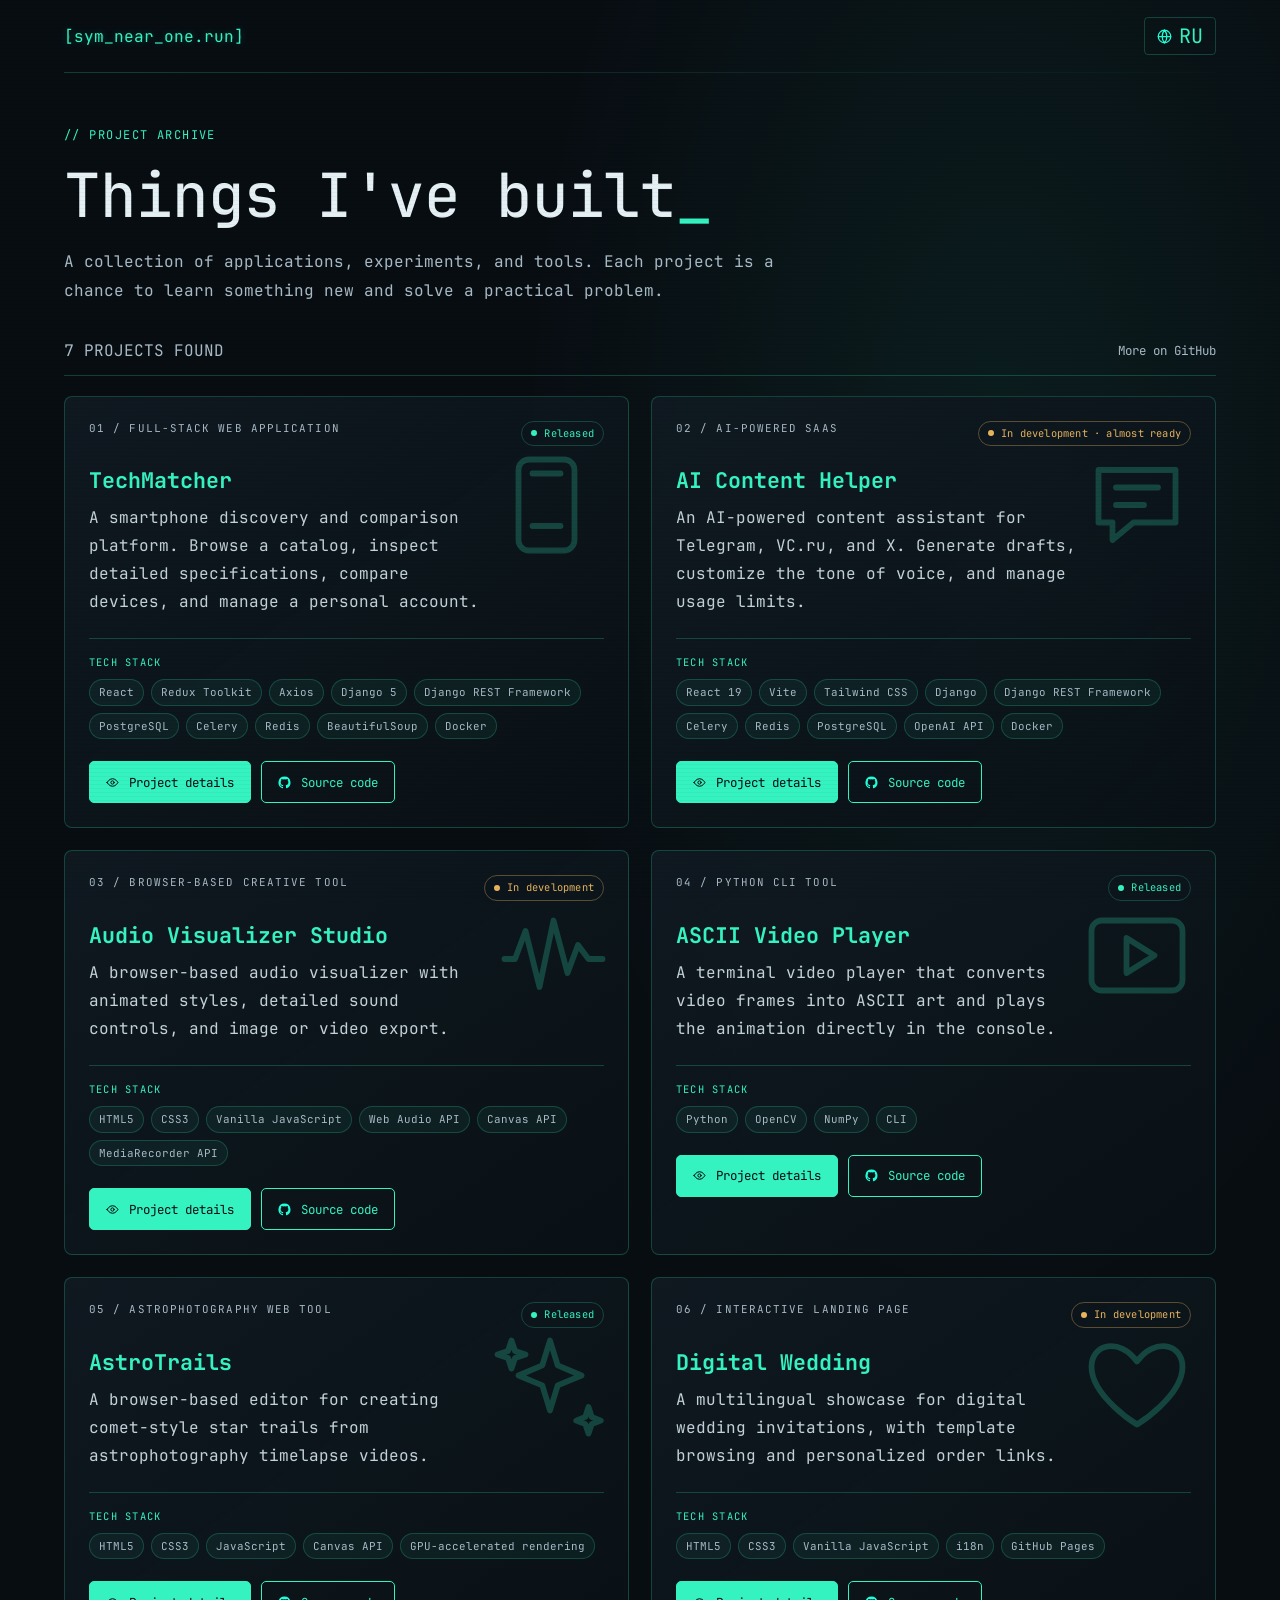
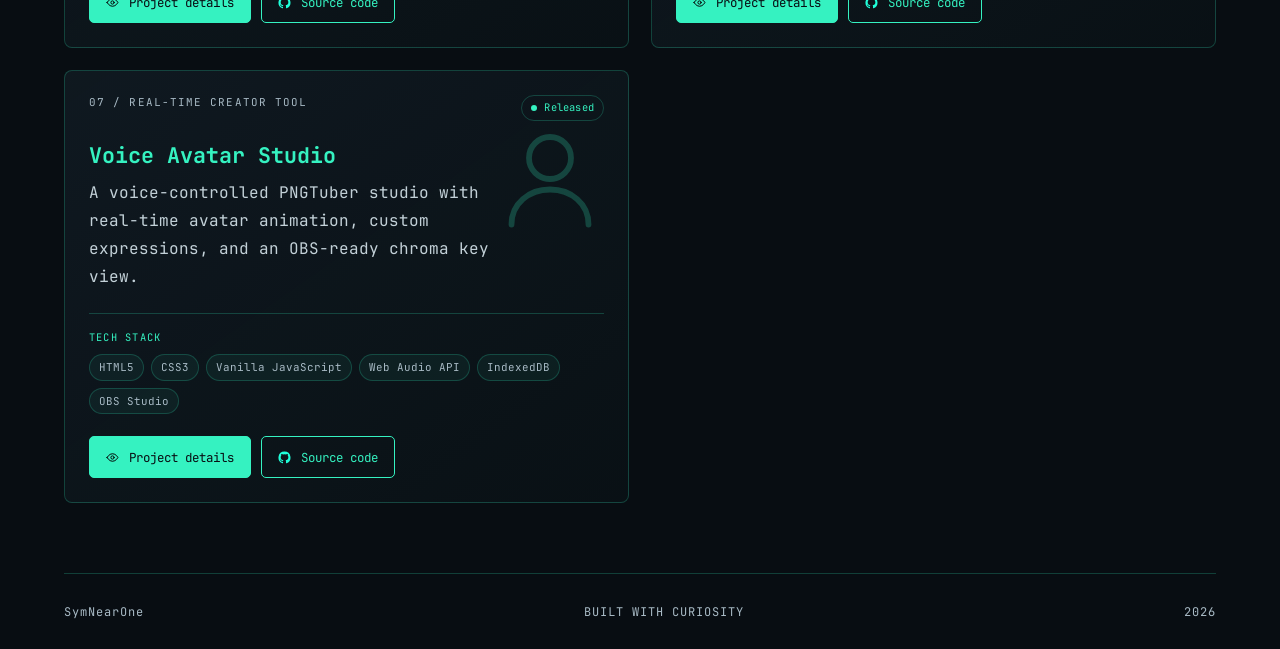
==== commit 6f6fe54f: "Initialize saved preferences before page render" ====
--- a/projects.html
+++ b/projects.html
@@ -3,6 +3,21 @@
   <head>
     <meta charset="UTF-8" />
     <meta name="viewport" content="width=device-width, initial-scale=1.0" />
+<script>
+      (function () {
+        var root = document.documentElement;
+        root.classList.add("is-loading");
+        try {
+          var theme = localStorage.getItem("portfolio-theme");
+          var language = localStorage.getItem("portfolio-language");
+          if (theme === "pink") root.dataset.terminalTheme = "pink";
+          else delete root.dataset.terminalTheme;
+          root.lang = language === "ru" ? "ru" : "en";
+        } catch (error) {
+          root.lang = "en";
+        }
+      })();
+    </script>
     <meta name="theme-color" content="#080d12" />
     <meta
       name="description"
--- a/style.css
+++ b/style.css
@@ -4,10 +4,12 @@
   --accent-color: #35f2c1;
   --background-color: #080d12;
   --surface-color: #101a21;
+  --muted-color: #a8bac5;
   --status-color: var(--accent-color);
-  --muted-color: #a8bac5;
   --border-color: color-mix(in srgb, var(--accent-color) 22%, transparent);
   --terminal-path-color: #0061bb;
+  --accent-icon-filter: brightness(0) saturate(100%) invert(83%) sepia(31%)
+    saturate(1040%) hue-rotate(105deg);
   --font-text: Inter, sans-serif;
   --font-mono: "JetBrains Mono", monospace;
 }
@@ -21,18 +23,31 @@
   font-display: swap;
 }
 
+:root[data-terminal-theme="pink"] {
+  --accent-color: #e60067;
+  --border-color: rgba(230, 0, 103, 0.25);
+  --status-color: #ff70a8;
+  --terminal-path-color: #ff70a8;
+  --accent-icon-filter: brightness(0) saturate(100%) invert(15%) sepia(99%)
+    saturate(7495%) hue-rotate(327deg) brightness(90%) contrast(110%);
+}
+
 * {
   box-sizing: border-box;
 }
-
 html {
   scroll-behavior: smooth;
-}
-
+  scrollbar-gutter: auto;
+  scrollbar-width: thin;
+  scrollbar-color: var(--accent-color) transparent;
+  overflow-y: overlay;
+}
 body {
   min-height: 100vh;
   margin: 0;
   padding: 0 5%;
+  color: var(--text-color);
+  font-family: var(--font-mono);
   background:
     radial-gradient(
       ellipse at 78% 20%,
@@ -40,596 +55,48 @@
       transparent 34%
     ),
     var(--background-color);
-  color: var(--text-color);
-  font-family: var(--font-mono);
-}
-
-.site-header,
-.site-footer {
-  display: flex;
-  align-items: center;
-  justify-content: space-between;
-  min-height: 72px;
-  gap: 20px;
-}
-
-.site-header__brand {
-  color: var(--accent-color);
-  text-decoration: none;
-}
-
-.site-header__status,
-.site-footer,
-.section-label {
-  color: var(--muted-color);
-  font-size: 0.75rem;
-  letter-spacing: 0.08em;
-}
-
-.status-dot,
-.project-card__indicator {
-  display: inline-block;
-  width: 7px;
-  height: 7px;
-  margin-right: 8px;
-  border-radius: 50%;
+}
+html::-webkit-scrollbar,
+body::-webkit-scrollbar {
+  width: 11px;
+  height: 11px;
+}
+html::-webkit-scrollbar-track,
+body::-webkit-scrollbar-track {
+  background: transparent;
+}
+html::-webkit-scrollbar-thumb,
+body::-webkit-scrollbar-thumb {
+  border: 3px solid transparent;
+  border-radius: 999px;
   background: var(--accent-color);
-  box-shadow: 0 0 10px color-mix(in srgb, var(--accent-color) 65%, transparent);
-}
-
-.section-divider {
-  width: 100%;
-  height: 1px;
-  /* margin: 18px 0; */
+  background-clip: padding-box;
+}
+html::-webkit-scrollbar-button,
+body::-webkit-scrollbar-button {
+  display: block;
+  height: 12px;
+  background-color: transparent;
+}
+html::-webkit-scrollbar-button:vertical:decrement,
+body::-webkit-scrollbar-button:vertical:decrement {
   background: linear-gradient(
-    90deg,
-    var(--border-color),
-    color-mix(in srgb, var(--accent-color) 2%, transparent)
-  );
-}
-
-.hero {
-  display: flex;
-  flex-direction: row;
-  align-items: center;
-  justify-content: space-between;
-  gap: clamp(20px, 5vw, 50px);
-  padding: 5% 0 65px;
-}
-
-.hero__content {
-  display: flex;
-  flex-direction: column;
-  min-width: 0;
-  width: 60%;
-  gap: 1vh;
-}
-
-.hero__eyebrow,
-.section-label {
-  color: var(--accent-color);
-  letter-spacing: 0.12em;
-  font-size: 0.75rem;
-}
-
-.hero__title,
-.intro__title {
-  margin: 18px 0;
-  color: var(--text-color);
-  font-size: clamp(1.65rem, 3.1vw, 2.8rem);
-  line-height: 1.45;
-  font-weight: 500;
-}
-
-.hero__title-author {
-  color: var(--accent-color);
-}
-
-.hero__cursor,
-.terminal-cursor {
-  color: var(--accent-color);
-  animation: cursor-blink 1s steps(2, start) infinite;
-}
-
-@keyframes cursor-blink {
-  to {
-    visibility: hidden;
-  }
-}
-
-.hero__description {
-  max-width: 700px;
-  color: var(--muted-color);
-  line-height: 1.8;
-  font-size: 20px;
-}
-
-.hero__actions {
-  display: flex;
-  flex-wrap: wrap;
-  gap: 12px;
-  margin-top: 28px;
-}
-
-.button {
-  display: inline-flex;
-  align-items: center;
-  gap: 10px;
-  padding: 11px 16px;
-  border: 1px solid var(--accent-color);
-  border-radius: 5px;
-  color: var(--accent-color);
-  text-decoration: none;
-  transition:
-    background-color 180ms ease,
-    color 180ms ease,
-    transform 180ms ease;
-}
-
-.button--primary {
-  background: var(--accent-color);
-  color: var(--background-color);
-}
-.button--primary:hover {
-  background: transparent;
-  color: var(--accent-color);
-  box-shadow: 0 12px 35px
-    color-mix(in srgb, var(--accent-color) 7%, transparent);
-}
-.button--secondary {
-  background: transparent;
-}
-.button--secondary:hover {
-  background: var(--accent-color);
-  color: var(--background-color);
-  box-shadow: 0 12px 35px
-    color-mix(in srgb, var(--accent-color) 7%, transparent);
-}
-
-.terminal-window {
-  position: relative;
-  overflow: hidden;
-  min-height: 300px;
-  border: 1px solid var(--accent-color);
-  border-radius: 9px;
-  background: rgba(16, 26, 33, 0.96);
-  box-shadow:
-    0 0 35px color-mix(in srgb, var(--accent-color) 8%, transparent),
-    0 18px 50px rgba(0, 0, 0, 0.25);
-}
-
-.terminal-path {
-  color: var(--terminal-path-color);
-}
-
-.terminal-window__bar {
-  display: flex;
-  align-items: center;
-
-  justify-content: space-between;
-  gap: 12px;
-  min-height: 40px;
-  padding: 0 14px;
-  border-bottom: 1px solid var(--border-color);
-  color: var(--muted-color);
-  font-size: 0.7rem;
-}
-
-.terminal-window__dots {
-  display: flex;
-  gap: 7px;
-}
-.terminal-window__dots span {
-  width: 10px;
-  height: 10px;
-  border-radius: 50%;
-  background: #60727b;
-}
-.terminal-window__dots span {
-  background: var(--accent-color);
-}
-
-.terminal-window__bar-status {
-  color: var(--accent-color);
-}
-
-.terminal-window__content {
-  position: relative;
-  min-height: 260px;
-  padding: 20px;
-  font-size: clamp(0.68rem, 1vw, 0.82rem);
-  line-height: 1.5;
-}
-
-.terminal-window__content p {
-  position: relative;
-  z-index: 1;
-  margin: 0 0 10px;
-}
-.terminal-prompt {
-  color: var(--accent-color);
-}
-.terminal-output {
-  padding-left: 12px;
-  color: var(--muted-color);
-}
-.terminal-output--success {
-  color: var(--status-color);
-}
-
-.terminal-decoration {
-  position: absolute;
-  right: 16px;
-  bottom: 12px;
-  width: 34%;
-  max-width: 180px;
-  opacity: 0.25;
-  stroke: var(--accent-color);
-  stroke-width: 1.5;
-}
-
-.intro {
-  padding: 42px 0;
-}
-.intro__title {
-  max-width: 1000px;
-  margin: 0;
-  font-size: clamp(1.35rem, 2.4vw, 2rem);
-}
-
-.about {
-  padding: 100px 0 30px;
-  display: flex;
-  flex-direction: column;
-  gap: 20px;
-}
-
-.about__text {
-  max-width: 850px;
-  margin: 16px 0 32px;
-  color: var(--text-color);
-  font-size: clamp(1.1rem, 1.8vw, 1.5rem);
-  line-height: 1.65;
-  font-weight: 400;
-}
-
-.projects-grid {
-  margin-top: 20px;
-  display: grid;
-  grid-template-columns: repeat(2, minmax(0, 1fr));
-  gap: 22px;
-}
-
-#projects-count {
-  color: var(--muted-color);
-}
-
-.project-card {
-  display: flex;
-  flex-direction: column;
-  min-width: 0;
-  padding: 24px;
-  border: 1px solid var(--border-color);
-  border-radius: 8px;
+      135deg,
+      transparent 48%,
+      var(--accent-color) 49% 62%,
+      transparent 63%
+    )
+    center 6px / 7px 7px no-repeat;
+}
+html::-webkit-scrollbar-button:vertical:increment,
+body::-webkit-scrollbar-button:vertical:increment {
   background: linear-gradient(
-    145deg,
-    rgba(16, 26, 33, 0.95),
-    rgba(10, 17, 22, 0.9)
-  );
-  transition:
-    border-color 180ms ease,
-    transform 180ms ease,
-    box-shadow 180ms ease;
-}
-
-.project-card:hover {
-  /* transform: translateY(-4px); */
-  border-color: var(--accent-color);
-  box-shadow: 0 12px 35px
-    color-mix(in srgb, var(--accent-color) 7%, transparent);
-}
-
-.project-card__topline {
-  display: flex;
-  justify-content: space-between;
-  color: var(--muted-color);
-  font-size: 0.68rem;
-  letter-spacing: 0.1em;
-}
-
-.project-card__indicator {
-  margin: 0;
-}
-.project-card__title {
-  margin: 24px 0 10px;
-  color: var(--accent-color);
-  font-size: 1.35rem;
-}
-.project-card__description {
-  color: var(--muted-color);
-  line-height: 1.75;
-}
-.project-card__stack {
-  margin-top: auto;
-  padding-top: 14px;
-  color: var(--text-color);
-  font-size: 0.75rem;
-  line-height: 1.8;
-}
-.project-card__link {
-  align-self: flex-start;
-  margin-top: 18px;
-  color: var(--accent-color);
-  text-decoration: none;
-}
-.project-card__link:hover {
-  text-decoration: underline;
-}
-
-.site-footer {
-  min-height: 76px;
-  border-top: 1px solid var(--border-color);
-}
-
-.footer-accent {
-  color: var(--accent-color);
-}
-
-@media (max-width: 760px) {
-  body {
-    padding: 0 6%;
-  }
-  .hero {
-    grid-template-columns: 1fr;
-    padding: 35px 0 45px;
-  }
-  .hero__visual {
-    width: 100%;
-  }
-  .projects-grid {
-    grid-template-columns: 1fr;
-  }
-  .site-footer {
-    align-items: flex-start;
-    flex-direction: column;
-    justify-content: center;
-    gap: 8px;
-    padding: 18px 0;
-  }
-}
-
-@media (prefers-reduced-motion: reduce) {
-  *,
-  *::before,
-  *::after {
-    scroll-behavior: auto !important;
-    animation-duration: 0.01ms !important;
-    transition-duration: 0.01ms !important;
-  }
-}
-
-/* Shared navigation and interactive terminal */
-.site-nav {
-  display: flex;
-  align-items: center;
-  gap: 22px;
-}
-.site-nav a,
-.text-link {
-  color: var(--muted-color);
-  font-size: 0.78rem;
-  text-decoration: none;
-}
-.site-nav a:hover,
-.site-nav a[aria-current="page"],
-.text-link:hover {
-  color: var(--accent-color);
-}
-.terminal-input {
-  position: relative;
-  z-index: 2;
-  display: flex;
-  align-items: center;
-  gap: 10px;
-  padding: 12px 18px;
-  border-top: 1px solid var(--border-color);
-  background: rgba(5, 10, 14, 0.7);
-}
-.terminal-input__prompt {
-  flex: 0 0 auto;
-  color: var(--accent-color);
-  font-size: 0.72rem;
-}
-.terminal-input input {
-  width: 100%;
-  min-width: 0;
-  border: 0;
-  outline: 0;
-  background: transparent;
-  color: var(--text-color);
-  font: inherit;
-  font-size: 0.78rem;
-}
-.terminal-input button {
-  border: 0;
-  background: transparent;
-  color: var(--accent-color);
-  font: inherit;
-  cursor: pointer;
-}
-.terminal-window__content {
-  max-height: 290px;
-  overflow-y: auto;
-}
-.terminal-window__content p {
-  overflow-wrap: anywhere;
-}
-.terminal-command-line {
-  color: var(--accent-color);
-}
-.terminal-error {
-  color: #ff8585;
-}
-.projects-page,
-.project-detail {
-  min-height: 65vh;
-  padding: 42px 0 70px;
-}
-.page-title {
-  margin: 16px 0;
-  color: var(--text-color);
-  font-size: clamp(2rem, 5vw, 3.8rem);
-  line-height: 1.2;
-  font-weight: 500;
-}
-.page-lead {
-  max-width: 760px;
-  color: var(--muted-color);
-  line-height: 1.8;
-}
-.projects-toolbar {
-  display: flex;
-  align-items: center;
-  justify-content: space-between;
-  gap: 16px;
-  margin: 34px 0 18px;
-  padding-bottom: 14px;
-  border-bottom: 1px solid var(--border-color);
-}
-.projects-grid--archive {
-  grid-template-columns: repeat(2, minmax(0, 1fr));
-}
-.section-actions {
-  margin-top: 28px;
-}
-.project-card__actions {
-  display: flex;
-  flex-wrap: wrap;
-  gap: 20px;
-  margin-top: 16px;
-}
-.project-card__actions .project-card__link {
-  margin-top: 0;
-}
-.detail-layout {
-  display: grid;
-  grid-template-columns: repeat(2, minmax(0, 1fr));
-  gap: 20px;
-  margin: 34px 0;
-}
-.detail-panel {
-  padding: 24px;
-  border: 1px solid var(--border-color);
-  border-radius: 8px;
-  background: rgba(16, 26, 33, 0.7);
-}
-.detail-panel__title {
-  margin-top: 0;
-  color: var(--accent-color);
-  font-size: 1.1rem;
-}
-.feature-list {
-  padding-left: 20px;
-  color: var(--muted-color);
-  line-height: 2;
-}
-.stack-list {
-  display: flex;
-  flex-wrap: wrap;
-  gap: 9px;
-  padding: 0;
-  list-style: none;
-}
-.stack-list li {
-  padding: 7px 10px;
-  border: 1px solid var(--border-color);
-  border-radius: 4px;
-  color: var(--muted-color);
-  font-size: 0.78rem;
-}
-@media (max-width: 760px) {
-  .site-header {
-    flex-wrap: wrap;
-    padding: 14px 0;
-  }
-  .site-nav {
-    order: 3;
-    width: 100%;
-    justify-content: space-between;
-  }
-  .site-header__status {
-    font-size: 0.65rem;
-  }
-  .terminal-input {
-    flex-wrap: wrap;
-  }
-  .projects-grid--archive,
-  .detail-layout {
-    grid-template-columns: 1fr;
-  }
-  .projects-toolbar {
-    align-items: flex-start;
-    flex-direction: column;
-  }
-}
-
-/* Language switcher */
-.language-toggle {
-  display: flex;
-  justify-content: center;
-  align-items: center;
-  gap: 10px;
-  /* flex: 0 0 auto; */
-  padding: 8px 12px;
-  border: 1px solid var(--border-color);
-  border-radius: 4px;
-  background: transparent;
-  color: var(--accent-color);
-  font: inherit;
-  font-size: 20px;
-  /* font-size: 1rem; */
-  /* letter-spacing: 0.08em; */
-  cursor: pointer;
-  transition:
-    background-color 180ms ease,
-    color 180ms ease,
-    border-color 180ms ease;
-}
-.language-toggle:hover {
-  border-color: var(--accent-color);
-  background: var(--accent-color);
-  color: var(--background-color);
-}
-
-/* Small visual polish: CRT layer, project cards, icons, and native scrollbars. */
-.site-header__brand {
-  position: relative;
-  display: inline-block;
-  text-shadow: 0 0 8px color-mix(in srgb, var(--accent-color) 28%, transparent);
-  animation: brand-flicker 7s infinite;
-}
-.site-header__brand::after {
-  content: "[sym_near_one.run]";
-  position: absolute;
-  inset: 0;
-  color: var(--accent-color);
-  opacity: 0.22;
-  transform: translateX(1px);
-  clip-path: inset(48% 0 38% 0);
-  pointer-events: none;
-}
-@keyframes brand-flicker {
-  0%,
-  96%,
-  100% {
-    opacity: 1;
-  }
-  97% {
-    opacity: 0.82;
-  }
-  98% {
-    opacity: 1;
-  }
+      315deg,
+      transparent 48%,
+      var(--accent-color) 49% 62%,
+      transparent 63%
+    )
+    center 0 / 7px 7px no-repeat;
 }
 body::after {
   content: "";
@@ -646,9 +113,487 @@
   );
   opacity: 0.28;
 }
+
+.site-header,
+.site-footer {
+  display: flex;
+  align-items: center;
+  justify-content: space-between;
+  gap: 20px;
+}
+.site-header {
+  min-height: 72px;
+}
+.site-footer {
+  min-height: 76px;
+  border-top: 1px solid var(--border-color);
+}
+.site-header__brand {
+  position: relative;
+  display: inline-block;
+  color: var(--accent-color);
+  text-decoration: none;
+  text-shadow: 0 0 8px color-mix(in srgb, var(--accent-color) 28%, transparent);
+  animation: brand-flicker 7s infinite;
+}
+.site-header__brand::after {
+  content: "[sym_near_one.run]";
+  position: absolute;
+  inset: 0;
+  color: var(--accent-color);
+  opacity: 0.22;
+  transform: translateX(1px);
+  clip-path: inset(48% 0 38% 0);
+  pointer-events: none;
+}
+@keyframes brand-flicker {
+  0%,
+  96%,
+  100% {
+    opacity: 1;
+  }
+  97% {
+    opacity: 0.82;
+  }
+  98% {
+    opacity: 1;
+  }
+}
+.site-header__status,
+.site-footer,
+.section-label {
+  color: var(--muted-color);
+  font-size: 0.75rem;
+  letter-spacing: 0.08em;
+}
+.site-nav {
+  display: flex;
+  align-items: center;
+  gap: 22px;
+}
+.site-nav a,
+.text-link {
+  color: var(--muted-color);
+  font-size: 0.78rem;
+  text-decoration: none;
+}
+.site-nav a:hover,
+.site-nav a[aria-current="page"],
+.text-link:hover {
+  color: var(--accent-color);
+}
+.footer-accent {
+  color: var(--accent-color);
+}
+.section-divider {
+  width: 100%;
+  height: 1px;
+  background: linear-gradient(
+    90deg,
+    var(--border-color),
+    color-mix(in srgb, var(--accent-color) 2%, transparent)
+  );
+}
+.status-dot,
+.project-card__indicator {
+  display: inline-block;
+  width: 7px;
+  height: 7px;
+  margin-right: 8px;
+  border-radius: 50%;
+  background: var(--accent-color);
+  box-shadow: 0 0 10px color-mix(in srgb, var(--accent-color) 65%, transparent);
+}
+.project-card__indicator {
+  flex: 0 0 auto;
+  margin: 0;
+}
+
+.hero {
+  display: flex;
+  align-items: center;
+  justify-content: space-between;
+  gap: clamp(20px, 5vw, 50px);
+  padding: 5% 0 65px;
+}
+.hero__content {
+  display: flex;
+  flex: 1 1 60%;
+  flex-direction: column;
+  min-width: 0;
+  gap: 1vh;
+}
+.hero__visual {
+  /* flex: 1 1 40%; */
+  min-width: 0;
+}
+.hero__eyebrow,
+.section-label {
+  color: var(--accent-color);
+  font-size: 0.75rem;
+  letter-spacing: 0.12em;
+}
+.hero__title,
+.intro__title {
+  margin: 18px 0;
+  color: var(--text-color);
+  font-size: clamp(1.65rem, 3.1vw, 2.8rem);
+  font-weight: 500;
+  line-height: 1.45;
+  text-decoration: none;
+}
+.hero__title *,
+.page-title * {
+  text-decoration: none;
+}
+.hero__title-author {
+  color: var(--accent-color);
+}
+.hero__cursor,
+.terminal-cursor {
+  color: var(--accent-color);
+  animation: cursor-blink 1s steps(2, start) infinite;
+}
+@keyframes cursor-blink {
+  to {
+    visibility: hidden;
+  }
+}
+.hero__description {
+  max-width: 700px;
+  color: var(--muted-color);
+  font-size: 20px;
+  line-height: 1.8;
+}
+.hero__actions {
+  display: flex;
+  flex-wrap: wrap;
+  gap: 12px;
+  margin-top: 28px;
+}
+.button {
+  display: inline-flex;
+  align-items: center;
+  gap: 10px;
+  padding: 11px 16px;
+  border: 1px solid var(--accent-color);
+  border-radius: 5px;
+  color: var(--accent-color);
+  text-decoration: none;
+  transition:
+    background-color 180ms ease,
+    color 180ms ease,
+    border-color 180ms ease,
+    box-shadow 180ms ease;
+}
+.button--primary {
+  background: var(--accent-color);
+  color: var(--background-color);
+}
+.button--primary:hover {
+  background: transparent;
+  color: var(--accent-color);
+  box-shadow: 0 12px 35px
+    color-mix(in srgb, var(--accent-color) 7%, transparent);
+}
+.button--secondary {
+  background: transparent;
+}
+.button--secondary:hover {
+  background: var(--accent-color);
+  color: var(--background-color);
+  box-shadow: 0 12px 35px
+    color-mix(in srgb, var(--accent-color) 7%, transparent);
+}
+.button__icon,
+.project-card__title-icon {
+  display: inline-block;
+  width: 1.05em;
+  height: 1.05em;
+  flex: 0 0 auto;
+  object-fit: contain;
+}
+.button--primary .button__icon {
+  filter: brightness(0);
+}
+.button--secondary .button__icon,
+.language-toggle .button__icon,
+.terminal-input .button__icon,
+.text-link .button__icon,
+.project-card__title-icon {
+  filter: var(--accent-icon-filter);
+}
+.button--primary:hover .button__icon {
+  filter: var(--accent-icon-filter);
+}
+.button--secondary:hover .button__icon,
+.language-toggle:hover .button__icon,
+.terminal-input button:hover .button__icon {
+  filter: brightness(0);
+}
+.button__icon,
+.language-toggle__icon,
+.terminal-submit__icon {
+  transition: filter 180ms ease;
+}
+.button:hover .button__icon,
+.language-toggle:hover .language-toggle__icon,
+.terminal-input button:hover .terminal-submit__icon {
+  transform: none;
+}
+.language-toggle {
+  display: inline-flex;
+  align-items: center;
+  justify-content: center;
+  gap: 7px;
+  padding: 8px 12px;
+  border: 1px solid var(--border-color);
+  border-radius: 4px;
+  background: transparent;
+  color: var(--accent-color);
+  font: inherit;
+  font-size: 20px;
+  line-height: 1;
+  vertical-align: middle;
+  cursor: pointer;
+  transition:
+    background-color 180ms ease,
+    color 180ms ease,
+    border-color 180ms ease;
+}
+.language-toggle:hover {
+  border-color: var(--accent-color);
+  background: var(--accent-color);
+  color: var(--background-color);
+}
+.language-toggle .button__icon {
+  display: block;
+  width: 15px;
+  height: 15px;
+  flex: 0 0 15px;
+  margin: 0;
+}
+
+.terminal-window {
+  position: relative;
+  overflow: hidden;
+  min-height: 300px;
+  border: 1px solid var(--accent-color);
+  border-radius: 9px;
+  background: rgba(16, 26, 33, 0.96);
+  box-shadow:
+    0 0 35px color-mix(in srgb, var(--accent-color) 8%, transparent),
+    0 18px 50px rgba(0, 0, 0, 0.25);
+}
+.terminal-path {
+  color: var(--terminal-path-color);
+}
+.terminal-window__bar {
+  display: flex;
+  align-items: center;
+  justify-content: space-between;
+  gap: 12px;
+  min-height: 40px;
+  padding: 0 14px;
+  border-bottom: 1px solid var(--border-color);
+  color: var(--muted-color);
+  font-size: 0.7rem;
+}
+.terminal-window__dots {
+  display: flex;
+  gap: 7px;
+}
+.terminal-window__dots span {
+  width: 10px;
+  height: 10px;
+  border-radius: 50%;
+  background: var(--accent-color);
+}
+.terminal-window__bar-status,
+.terminal-prompt,
+.terminal-command-line {
+  color: var(--accent-color);
+}
+.terminal-window__content {
+  position: relative;
+  max-height: 290px;
+  min-height: 260px;
+  overflow-y: auto;
+  padding: 20px;
+  font-size: clamp(0.68rem, 1vw, 0.82rem);
+  line-height: 1.5;
+}
+.terminal-window__content p {
+  position: relative;
+  z-index: 1;
+  margin: 0 0 10px;
+  overflow-wrap: anywhere;
+}
+.terminal-output {
+  padding-left: 12px;
+  color: var(--muted-color);
+}
+.terminal-output--success,
+.terminal-matrix {
+  color: var(--status-color);
+}
+.terminal-error {
+  color: #ff8585;
+}
+.terminal-link-line a {
+  border-bottom: 1px dashed currentColor;
+  color: var(--accent-color);
+  text-decoration: none;
+}
+.terminal-link-line a:hover {
+  color: #fff;
+}
+.terminal-hack-binary {
+  color: var(--accent-color);
+  letter-spacing: 0.12em;
+  line-height: 1.8;
+}
+.terminal-input {
+  position: relative;
+  z-index: 2;
+  display: flex;
+  align-items: center;
+  gap: 10px;
+  padding: 12px 18px;
+  border-top: 1px solid var(--border-color);
+  background: rgba(5, 10, 14, 0.7);
+}
+.terminal-input__prompt {
+  flex: 0 0 auto;
+  color: var(--accent-color);
+  font-size: 0.72rem;
+}
+.terminal-input input {
+  width: 100%;
+  min-width: 0;
+  border: 0;
+  outline: 0;
+  background: transparent;
+  color: var(--text-color);
+  font: inherit;
+  font-size: 0.78rem;
+}
+.terminal-input button {
+  border: 0;
+  background: transparent;
+  color: var(--accent-color);
+  font: inherit;
+  cursor: pointer;
+}
+.terminal-decoration {
+  position: absolute;
+  right: 16px;
+  bottom: 12px;
+  width: 34%;
+  max-width: 180px;
+  opacity: 0.25;
+  stroke: var(--accent-color);
+  stroke-width: 1.5;
+}
+.terminal-glitch {
+  animation: terminal-glitch 140ms steps(2, end) 8;
+}
+@keyframes terminal-glitch {
+  0% {
+    transform: translate(0);
+    filter: none;
+  }
+  25% {
+    transform: translate(2px, -1px);
+    filter: hue-rotate(90deg);
+  }
+  50% {
+    transform: translate(-2px, 1px);
+    filter: contrast(1.5);
+  }
+  75% {
+    transform: translate(1px, 2px);
+    filter: hue-rotate(-90deg);
+  }
+}
+.matrix-rain {
+  position: fixed;
+  inset: 0;
+  z-index: 45;
+  overflow: hidden;
+  pointer-events: none;
+  opacity: 0.72;
+  background: color-mix(in srgb, var(--background-color) 28%, transparent);
+}
+.matrix-rain__column {
+  position: absolute;
+  top: -110%;
+  color: var(--accent-color);
+  font-size: clamp(10px, 1.2vw, 16px);
+  line-height: 1.35;
+  white-space: pre;
+  text-shadow: 0 0 8px color-mix(in srgb, var(--accent-color) 85%, transparent);
+  animation: matrix-rain-fall linear forwards;
+}
+@keyframes matrix-rain-fall {
+  to {
+    transform: translateY(230vh);
+  }
+}
+
+.intro {
+  padding: 42px 0;
+}
+.intro__title {
+  max-width: 1000px;
+  margin: 0;
+  font-size: clamp(1.35rem, 2.4vw, 2rem);
+}
+.about {
+  display: flex;
+  flex-direction: column;
+  gap: 20px;
+  padding: 100px 0 30px;
+}
+.about__text {
+  max-width: 850px;
+  margin: 16px 0 32px;
+  color: var(--text-color);
+  font-size: clamp(1.1rem, 1.8vw, 1.5rem);
+  font-weight: 400;
+  line-height: 1.65;
+}
+.projects-grid {
+  display: grid;
+  grid-template-columns: repeat(2, minmax(0, 1fr));
+  gap: 22px;
+  margin-top: 20px;
+}
+#projects-count {
+  color: var(--muted-color);
+}
 .project-card {
   position: relative;
+  display: flex;
+  flex-direction: column;
   gap: 0;
+  min-width: 0;
+  padding: 24px;
+  border: 1px solid var(--border-color);
+  border-radius: 8px;
+  background: linear-gradient(
+    145deg,
+    rgba(16, 26, 33, 0.95),
+    rgba(10, 17, 22, 0.9)
+  );
+  transition:
+    border-color 180ms ease,
+    box-shadow 180ms ease;
+}
+.project-card:hover {
+  border-color: var(--accent-color);
+  box-shadow: 0 12px 35px
+    color-mix(in srgb, var(--accent-color) 7%, transparent);
 }
 .project-card--clickable {
   cursor: pointer;
@@ -671,22 +616,20 @@
   z-index: 2;
   pointer-events: none;
 }
-.project-card__actions a {
-  pointer-events: auto;
+.project-card__topline {
+  display: flex;
+  justify-content: space-between;
+  color: var(--muted-color);
+  font-size: 0.68rem;
+  letter-spacing: 0.1em;
 }
 .project-card__title {
   display: flex;
   align-items: center;
   gap: 10px;
   margin: 20px 0 10px;
-}
-.project-card__title-icon,
-.button__icon {
-  display: inline-block;
-  width: 1em;
-  height: 1em;
-  flex: 0 0 auto;
-  object-fit: contain;
+  color: var(--accent-color);
+  font-size: 1.35rem;
 }
 .project-card__description {
   max-width: 62ch;
@@ -730,82 +673,167 @@
   gap: 10px;
   margin-top: 22px;
 }
+.project-card__actions a {
+  pointer-events: auto;
+}
 .project-card__actions .button {
   font-size: 0.78rem;
 }
 .project-card:hover .project-card__title {
   text-shadow: 0 0 12px color-mix(in srgb, var(--accent-color) 18%, transparent);
 }
-.button__icon {
-  width: 1.05em;
-  height: 1.05em;
-}
-.button--primary .button__icon {
-  filter: brightness(0);
-}
-.button--secondary .button__icon {
-  filter: none;
-}
-.project-card__indicator {
-  flex: 0 0 auto;
-}
-
-/* Transparent track; accent thumb and arrow controls where WebKit supports them.
-   scrollbar-gutter stays automatic so the page does not reserve an extra gutter. */
-html {
-  overflow-y: overlay; /* Legacy WebKit hint: overlay scrollbar where supported. */
-  scrollbar-gutter: auto;
-  scrollbar-width: thin;
-  scrollbar-color: var(--accent-color) transparent;
-}
-html::-webkit-scrollbar,
-body::-webkit-scrollbar {
-  width: 11px;
-  height: 11px;
-}
-html::-webkit-scrollbar-track,
-body::-webkit-scrollbar-track {
-  background: transparent;
-}
-html::-webkit-scrollbar-thumb,
-body::-webkit-scrollbar-thumb {
-  border: 3px solid transparent;
-  border-radius: 999px;
-  background: var(--accent-color);
-  background-clip: padding-box;
-}
-html::-webkit-scrollbar-thumb:hover,
-body::-webkit-scrollbar-thumb:hover {
-  background: var(--accent-color);
-  background-clip: padding-box;
-}
-html::-webkit-scrollbar-button,
-body::-webkit-scrollbar-button {
-  display: block;
-  height: 12px;
-  background-color: transparent;
-}
-html::-webkit-scrollbar-button:vertical:decrement,
-body::-webkit-scrollbar-button:vertical:decrement {
+.section-actions {
+  margin-top: 28px;
+}
+
+.projects-page,
+.project-detail {
+  min-height: 65vh;
+  padding: 42px 0 70px;
+}
+.page-title {
+  margin: 16px 0;
+  color: var(--text-color);
+  font-size: clamp(2rem, 5vw, 3.8rem);
+  font-weight: 500;
+  line-height: 1.2;
+  text-decoration: none;
+}
+.page-lead {
+  max-width: 760px;
+  color: var(--muted-color);
+  line-height: 1.8;
+}
+.projects-toolbar {
+  display: flex;
+  align-items: center;
+  justify-content: space-between;
+  gap: 16px;
+  margin: 34px 0 18px;
+  padding-bottom: 14px;
+  border-bottom: 1px solid var(--border-color);
+}
+.projects-grid--archive {
+  grid-template-columns: repeat(2, minmax(0, 1fr));
+}
+
+/* Project detail: a deliberate vertical reading flow. */
+.detail-layout {
+  display: flex;
+  flex-direction: column;
+  gap: 18px;
+  margin: 34px 0;
+}
+.detail-panel {
+  position: relative;
+  padding: clamp(22px, 3vw, 34px);
+  border: 1px solid var(--border-color);
+  border-radius: 8px;
   background: linear-gradient(
-      135deg,
-      transparent 48%,
-      var(--accent-color) 49% 62%,
-      transparent 63%
-    )
-    center 6px / 7px 7px no-repeat;
-}
-html::-webkit-scrollbar-button:vertical:increment,
-body::-webkit-scrollbar-button:vertical:increment {
-  background: linear-gradient(
-      315deg,
-      transparent 48%,
-      var(--accent-color) 49% 62%,
-      transparent 63%
-    )
-    center 0 / 7px 7px no-repeat;
-}
+    135deg,
+    rgba(16, 26, 33, 0.88),
+    rgba(10, 17, 22, 0.72)
+  );
+}
+.detail-panel__title {
+  margin: 0 0 16px;
+  color: var(--accent-color);
+  font-size: 1.1rem;
+}
+.feature-list {
+  display: grid;
+  gap: 12px;
+  margin: 0;
+  padding-left: 22px;
+  color: var(--muted-color);
+  line-height: 1.75;
+}
+.stack-list {
+  display: flex;
+  flex-wrap: wrap;
+  gap: 9px;
+  margin: 0;
+  padding: 0;
+  list-style: none;
+}
+.stack-list li {
+  padding: 8px 12px;
+  border: 1px solid var(--border-color);
+  border-radius: 4px;
+  color: var(--muted-color);
+  font-size: 0.78rem;
+}
+.detail-overview {
+  display: flex;
+  align-items: center;
+  justify-content: space-between;
+  gap: 24px;
+  margin-top: 28px;
+  padding: 22px 24px;
+  border-left: 2px solid var(--accent-color);
+  background: color-mix(in srgb, var(--accent-color) 5%, transparent);
+}
+.detail-overview__label {
+  margin: 0 0 8px;
+  color: var(--accent-color);
+  font-size: 0.68rem;
+  letter-spacing: 0.12em;
+}
+.detail-overview__text {
+  max-width: 68ch;
+  margin: 0;
+  color: var(--muted-color);
+  line-height: 1.75;
+}
+.detail-index {
+  color: color-mix(in srgb, var(--accent-color) 55%, transparent);
+  font-size: clamp(2rem, 5vw, 4rem);
+}
+
 @media (max-width: 760px) {
+  body {
+    padding: 0 6%;
+  }
+  .hero {
+    flex-direction: column;
+    align-items: stretch;
+    padding: 35px 0 45px;
+  }
+  .hero__content,
+  .hero__visual {
+    width: 100%;
+    flex-basis: auto;
+  }
+  .projects-grid,
+  .projects-grid--archive {
+    grid-template-columns: 1fr;
+  }
+  .site-header {
+    flex-wrap: wrap;
+    padding: 14px 0;
+  }
+  .site-nav {
+    order: 3;
+    width: 100%;
+    justify-content: space-between;
+  }
+  .site-header__status {
+    font-size: 0.65rem;
+  }
+  .site-footer {
+    align-items: flex-start;
+    flex-direction: column;
+    justify-content: center;
+    gap: 8px;
+    padding: 18px 0;
+  }
+  .terminal-input {
+    flex-wrap: wrap;
+  }
+  .projects-toolbar {
+    align-items: flex-start;
+    flex-direction: column;
+  }
   .project-card {
     padding: 20px;
   }
@@ -813,202 +841,661 @@
     flex: 1 1 auto;
     justify-content: center;
   }
+  .detail-overview {
+    align-items: flex-start;
+  }
+}
+@media (max-width: 420px) {
+  .detail-index {
+    display: none;
+  }
+  .project-card__actions {
+    flex-direction: column;
+    align-items: stretch;
+  }
 }
 @media (prefers-reduced-motion: reduce) {
+  *,
+  *::before,
+  *::after {
+    scroll-behavior: auto !important;
+    animation-duration: 0.01ms !important;
+    transition-duration: 0.01ms !important;
+  }
+  .site-header__brand,
+  .matrix-rain {
+    animation: none;
+  }
+}
+
+/* Project lifecycle labels */
+.project-status {
+  display: inline-flex;
+  align-items: center;
+  gap: 7px;
+  width: fit-content;
+  padding: 5px 9px;
+  border: 1px solid var(--border-color);
+  border-radius: 999px;
+  color: var(--muted-color);
+  font-size: 0.65rem;
+  line-height: 1.3;
+  letter-spacing: 0.02em;
+  white-space: nowrap;
+}
+.project-status::before {
+  content: "";
+  width: 6px;
+  height: 6px;
+  flex: 0 0 6px;
+  border-radius: 50%;
+  background: currentColor;
+}
+.project-status--released {
+  color: var(--accent-color);
+}
+.project-status--in-development {
+  color: #e8b45d;
+  border-color: color-mix(in srgb, #e8b45d 35%, transparent);
+}
+.project-status--nearly-ready {
+  color: #7bd9a8;
+  border-color: color-mix(in srgb, #7bd9a8 35%, transparent);
+}
+.detail-status-row {
+  display: flex;
+  margin: 10px 0 0;
+}
+@media (max-width: 760px) {
+  .project-card__topline {
+    align-items: flex-start;
+    gap: 10px;
+  }
+  .project-status {
+    white-space: normal;
+    text-align: right;
+  }
+}
+
+/* Individual project artwork — SVG strokes inherit the active accent theme. */
+.project-card__art-wrap {
+  position: relative;
+  display: grid;
+  place-items: center;
+  min-height: 176px;
+  margin: 16px -8px 8px;
+  overflow: hidden;
+  border: 1px solid color-mix(in srgb, var(--accent-color) 12%, transparent);
+  border-radius: 7px;
+  background:
+    radial-gradient(
+      ellipse at 50% 55%,
+      color-mix(in srgb, var(--accent-color) 10%, transparent),
+      transparent 68%
+    ),
+    linear-gradient(
+      135deg,
+      color-mix(in srgb, var(--accent-color) 4%, transparent),
+      transparent 65%
+    );
+}
+.project-card__art-wrap::before,
+.detail-art-wrap::before {
+  content: "";
+  position: absolute;
+  inset: 0;
+  pointer-events: none;
+  opacity: 0.24;
+  background-image:
+    linear-gradient(
+      color-mix(in srgb, var(--accent-color) 13%, transparent) 1px,
+      transparent 1px
+    ),
+    linear-gradient(
+      90deg,
+      color-mix(in srgb, var(--accent-color) 13%, transparent) 1px,
+      transparent 1px
+    );
+  background-size: 22px 22px;
+  mask-image: radial-gradient(ellipse at center, #000 5%, transparent 78%);
+}
+.project-art {
+  position: relative;
+  z-index: 1;
+  display: block;
+  width: min(100%, 260px);
+  height: 164px;
+  overflow: visible;
+  filter: drop-shadow(
+    0 0 10px color-mix(in srgb, var(--accent-color) 22%, transparent)
+  );
+  transition:
+    transform 240ms ease,
+    filter 240ms ease;
+}
+.project-card:hover .project-art {
+  transform: scale(1.045);
+  filter: drop-shadow(
+    0 0 16px color-mix(in srgb, var(--accent-color) 38%, transparent)
+  );
+}
+.project-art--audio-visualizer {
+  width: min(100%, 290px);
+}
+.project-art--astrotrails {
+  width: min(100%, 270px);
+}
+.project-art--wedding-card {
+  width: min(100%, 235px);
+}
+.project-art--voice-avatar {
+  width: min(100%, 250px);
+}
+.detail-art-wrap {
+  position: relative;
+  display: grid;
+  place-items: center;
+  min-height: clamp(190px, 30vw, 310px);
+  margin: 24px 0 30px;
+  overflow: hidden;
+  border: 1px solid var(--border-color);
+  border-radius: 9px;
+  background:
+    radial-gradient(
+      ellipse at center,
+      color-mix(in srgb, var(--accent-color) 9%, transparent),
+      transparent 68%
+    ),
+    rgba(16, 26, 33, 0.45);
+}
+.detail-art-wrap .project-art {
+  width: min(100%, 410px);
+  height: clamp(180px, 28vw, 280px);
+}
+.detail-art-wrap .project-art--audio-visualizer {
+  width: min(100%, 470px);
+}
+.detail-art-wrap .project-art--astrotrails {
+  width: min(100%, 430px);
+}
+
+/* Fluid layout and touch-friendly behavior across phones and tablets. */
+html {
+  overflow-x: clip;
+}
+body {
+  padding-inline: clamp(16px, 5vw, 76px);
+  overflow-x: clip;
+}
+.page-main {
+  min-width: 0;
+}
+img,
+svg {
+  max-width: 100%;
+}
+button,
+a {
+  -webkit-tap-highlight-color: transparent;
+}
+button,
+.button,
+.language-toggle {
+  touch-action: manipulation;
+}
+.site-header {
+  gap: 14px;
+}
+.site-header__brand {
+  min-width: 0;
+  overflow-wrap: anywhere;
+}
+.hero__content,
+.hero__visual,
+.project-card,
+.detail-panel {
+  min-width: 0;
+}
+.project-card__description,
+.detail-overview__text,
+.page-lead {
+  overflow-wrap: anywhere;
+}
+.project-card__topline > span:first-child {
+  min-width: 0;
+  overflow-wrap: anywhere;
+}
+.project-card__actions .button {
+  min-height: 42px;
+}
+.detail-actions {
+  align-items: center;
+}
+.terminal-window,
+.terminal-window__content {
+  min-width: 0;
+}
+.terminal-input {
+  min-width: 0;
+}
+.terminal-input__prompt {
+  overflow-wrap: anywhere;
+}
+.terminal-input input {
+  flex: 1 1 100px;
+}
+.page-title {
+  overflow-wrap: anywhere;
+}
+.stack-list li,
+.project-card__tag {
+  overflow-wrap: anywhere;
+}
+
+@media (max-width: 960px) {
+  body {
+    padding-inline: clamp(20px, 4vw, 38px);
+  }
+  .hero {
+    gap: 28px;
+  }
+  .hero__description {
+    font-size: clamp(16px, 2vw, 19px);
+  }
+  .project-card {
+    padding: 20px;
+  }
+  .project-card__art-wrap {
+    min-height: 158px;
+  }
+  .project-art {
+    height: 150px;
+  }
+}
+@media (max-width: 760px) {
+  body {
+    padding-inline: 20px;
+  }
+  .site-header {
+    min-height: 64px;
+  }
+  .hero {
+    padding: 34px 0 42px;
+  }
+  .hero__title {
+    font-size: clamp(1.55rem, 6vw, 2.35rem);
+    line-height: 1.35;
+  }
+  .hero__description {
+    font-size: 16px;
+    line-height: 1.7;
+  }
+  .terminal-window {
+    min-height: 0;
+  }
+  .terminal-window__content {
+    min-height: 210px;
+    max-height: 250px;
+    padding: 16px;
+  }
+  .about {
+    padding-top: 66px;
+  }
+  .about__text {
+    margin-bottom: 16px;
+  }
+  .projects-grid,
+  .projects-grid--archive {
+    grid-template-columns: minmax(0, 1fr);
+    gap: 16px;
+  }
+  .project-card__art-wrap {
+    min-height: 190px;
+    margin-top: 14px;
+  }
+  .project-art {
+    height: 174px;
+  }
+  .project-card__title {
+    font-size: 1.25rem;
+  }
+  .detail-art-wrap {
+    min-height: 220px;
+    margin: 20px 0 24px;
+  }
+  .detail-art-wrap .project-art {
+    height: 205px;
+  }
+  .detail-overview {
+    gap: 12px;
+    padding: 18px;
+  }
+  .detail-layout {
+    margin: 24px 0;
+  }
+  .detail-panel {
+    padding: 22px;
+  }
+  .detail-actions {
+    align-items: stretch;
+  }
+  .detail-actions .button {
+    justify-content: center;
+  }
+}
+@media (max-width: 520px) {
+  body {
+    padding-inline: 16px;
+  }
+  .site-header {
+    align-items: center;
+  }
   .site-header__brand {
-    animation: none;
-  }
-}
-
-/* Accessible icon hover states and terminal command effects */
-.button__icon,
-.language-toggle__icon,
-.terminal-submit__icon {
-  transition:
-    filter 180ms ease,
-    transform 180ms ease;
-}
-.button:hover .button__icon,
-.language-toggle:hover .language-toggle__icon,
-.terminal-input button:hover .terminal-submit__icon {
-  transform: none;
-  filter: brightness(0) saturate(100%) invert(15%) sepia(99%) saturate(7495%)
-    hue-rotate(327deg) brightness(90%) contrast(110%);
-}
-.button--primary .button__icon {
-  filter: brightness(0);
-}
-.button--primary:hover .button__icon {
-  filter: brightness(0) saturate(100%) invert(15%) sepia(99%) saturate(7495%)
-    hue-rotate(327deg) brightness(90%) contrast(110%);
-}
-.button--secondary .button__icon,
-.language-toggle .button__icon,
-.terminal-input .button__icon {
-  filter: brightness(0) saturate(100%) invert(83%) sepia(31%) saturate(1040%)
-    hue-rotate(105deg);
-}
-.button--secondary:hover .button__icon,
-.language-toggle:hover .button__icon,
-.terminal-input button:hover .button__icon {
-  filter: brightness(0);
-}
-.hero__title,
-.page-title {
-  text-decoration: none;
-}
-.hero__title *,
-.page-title * {
-  text-decoration: none;
-}
-.terminal-link-line a {
-  color: var(--accent-color);
-  text-decoration: none;
-  border-bottom: 1px dashed currentColor;
-}
-.terminal-link-line a:hover {
-  color: #fff;
-}
-:root[data-terminal-theme="pink"] {
-  --accent-color: #e60067;
-  --border-color: rgba(230, 0, 103, 0.25);
-  --status-color: #ff70a8;
-  --terminal-path-color: #ff70a8;
-}
-.terminal-glitch {
-  animation: terminal-glitch 140ms steps(2, end) 8;
-}
-@keyframes terminal-glitch {
-  0% {
-    transform: translate(0);
-    filter: none;
-  }
-  25% {
-    transform: translate(2px, -1px);
-    filter: hue-rotate(90deg);
-  }
-  50% {
-    transform: translate(-2px, 1px);
-    filter: contrast(1.5);
-  }
-  75% {
-    transform: translate(1px, 2px);
-    filter: hue-rotate(-90deg);
-  }
-}
-.terminal-matrix {
-  color: var(--accent-color);
-  text-shadow: 0 0 8px color-mix(in srgb, var(--accent-color) 70%, transparent);
-}
-.terminal-hack-binary {
-  color: var(--accent-color);
-  letter-spacing: 0.12em;
-  line-height: 1.8;
-}
-.terminal-hack-caption {
-  color: var(--accent-color);
-  font-weight: 700;
-  letter-spacing: 0.3em;
-}
-.matrix-rain {
+    font-size: 0.82rem;
+  }
+  .language-toggle {
+    min-height: 40px;
+    padding: 8px 10px;
+    font-size: 16px;
+  }
+  .hero {
+    padding-top: 26px;
+  }
+  .hero__eyebrow,
+  .section-label {
+    font-size: 0.66rem;
+    line-height: 1.6;
+  }
+  .hero__title {
+    margin: 12px 0;
+    font-size: clamp(1.45rem, 7.2vw, 2rem);
+  }
+  .hero__actions {
+    gap: 9px;
+    margin-top: 20px;
+  }
+  .hero__actions .button {
+    flex: 1 1 auto;
+    justify-content: center;
+  }
+  .terminal-window__bar {
+    min-height: 36px;
+    padding-inline: 10px;
+  }
+  .terminal-window__content {
+    min-height: 190px;
+    padding: 13px;
+    font-size: 0.72rem;
+  }
+  .terminal-input {
+    gap: 7px;
+    padding: 10px;
+  }
+  .terminal-input__prompt {
+    font-size: 0.62rem;
+  }
+  .terminal-input input {
+    font-size: 0.72rem;
+  }
+  .about {
+    gap: 12px;
+    padding-top: 52px;
+  }
+  .about__text {
+    font-size: 1.05rem;
+    line-height: 1.55;
+  }
+  .project-card {
+    padding: 16px;
+  }
+  .project-card__topline {
+    flex-direction: column;
+    align-items: flex-start;
+  }
+  .project-status {
+    text-align: left;
+  }
+  .project-card__art-wrap {
+    min-height: 168px;
+    margin-inline: -3px;
+  }
+  .project-art {
+    height: 156px;
+  }
+  .project-card__title {
+    margin-top: 15px;
+    font-size: 1.15rem;
+  }
+  .project-card__description {
+    font-size: 0.86rem;
+    line-height: 1.65;
+  }
+  .project-card__meta {
+    margin-top: 17px;
+  }
+  .project-card__actions {
+    flex-direction: column;
+    align-items: stretch;
+  }
+  .project-card__actions .button {
+    width: 100%;
+    justify-content: center;
+  }
+  .projects-page,
+  .project-detail {
+    padding-top: 30px;
+  }
+  .page-title {
+    font-size: clamp(1.8rem, 9vw, 2.6rem);
+  }
+  .page-lead {
+    font-size: 0.88rem;
+    line-height: 1.7;
+  }
+  .projects-toolbar {
+    margin-top: 24px;
+  }
+  .detail-status-row {
+    margin-top: 8px;
+  }
+  .detail-art-wrap {
+    min-height: 180px;
+  }
+  .detail-art-wrap .project-art {
+    height: 170px;
+  }
+  .detail-overview {
+    flex-direction: column;
+  }
+  .detail-index {
+    display: none;
+  }
+  .detail-panel {
+    padding: 18px;
+  }
+  .feature-list {
+    padding-left: 19px;
+    font-size: 0.88rem;
+  }
+  .stack-list {
+    gap: 7px;
+  }
+  .stack-list li {
+    padding: 7px 9px;
+    font-size: 0.72rem;
+  }
+  .detail-actions {
+    flex-direction: column;
+  }
+  .detail-actions .button {
+    width: 100%;
+  }
+  .site-footer {
+    font-size: 0.65rem;
+  }
+}
+@media (max-width: 360px) {
+  body {
+    padding-inline: 12px;
+  }
+  .site-header__brand {
+    font-size: 0.72rem;
+  }
+  .hero__title {
+    font-size: 1.4rem;
+  }
+  .project-card__topline {
+    font-size: 0.6rem;
+  }
+  .project-card__tag {
+    font-size: 0.62rem;
+  }
+}
+@media (hover: none) {
+  .project-card:hover {
+    box-shadow: none;
+  }
+  .project-card:hover .project-art {
+    transform: none;
+  }
+}
+
+/* Project glyphs: prominent corner marks with responsive sizing. */
+.project-card__main {
+  min-width: 0;
+  padding-right: 108px;
+}
+.project-card__glyph {
+  position: absolute;
+  z-index: 0;
+  top: 52px;
+  right: 22px;
+  display: grid;
+  place-items: center;
+  width: 112px;
+  height: 112px;
+  color: var(--accent-color);
+  opacity: 0.22;
+  pointer-events: none;
+  transition: opacity 180ms ease;
+}
+.project-card__glyph .project-art {
+  display: block;
+  width: 100%;
+  height: 100%;
+  max-width: 112px;
+  overflow: visible;
+  filter: none;
+}
+.project-card:hover .project-card__glyph {
+  opacity: 0.9;
+}
+
+@media (max-width: 960px) {
+  .project-card__main {
+    padding-right: 94px;
+  }
+  .project-card__glyph {
+    top: 54px;
+    right: 18px;
+    width: 92px;
+    height: 92px;
+  }
+  .project-card__glyph .project-art {
+    max-width: 92px;
+  }
+}
+
+@media (max-width: 760px) {
+  .project-card__main {
+    padding-right: 88px;
+  }
+  .project-card__glyph {
+    top: 54px;
+    right: 18px;
+    width: 84px;
+    height: 84px;
+  }
+  .project-card__glyph .project-art {
+    max-width: 84px;
+  }
+}
+
+@media (max-width: 520px) {
+  .project-card__main {
+    padding-right: 76px;
+  }
+  .project-card__glyph {
+    top: 60px;
+    right: 14px;
+    width: 72px;
+    height: 72px;
+  }
+  .project-card__glyph .project-art {
+    max-width: 72px;
+  }
+}
+
+@media (max-width: 360px) {
+  .project-card__main {
+    padding-right: 66px;
+  }
+  .project-card__glyph {
+    top: 58px;
+    right: 10px;
+    width: 62px;
+    height: 62px;
+  }
+  .project-card__glyph .project-art {
+    max-width: 62px;
+  }
+}
+
+@media (hover: none) {
+  .project-card:hover .project-card__glyph {
+    opacity: 0.62;
+  }
+}
+
+
+/* Prevent the uninitialized page from flashing before saved preferences apply. */
+html.is-loading,
+html.is-loading body {
+  overflow: hidden;
+}
+html.is-loading body {
+  visibility: hidden;
+}
+html.is-loading::before {
+  content: "INITIALIZING SYSTEM...";
   position: fixed;
+  z-index: 9999;
   inset: 0;
-  z-index: 45;
-  overflow: hidden;
-  pointer-events: none;
-  opacity: 0.72;
-  background: color-mix(in srgb, var(--background-color) 28%, transparent);
-}
-.matrix-rain__column {
-  position: absolute;
-  top: -110%;
-  white-space: pre;
-  color: var(--accent-color);
-  font-size: clamp(10px, 1.2vw, 16px);
-  line-height: 1.35;
-  text-shadow: 0 0 8px color-mix(in srgb, var(--accent-color) 85%, transparent);
-  animation: matrix-rain-fall linear forwards;
-}
-@keyframes matrix-rain-fall {
-  to {
-    transform: translateY(230vh);
-  }
+  display: grid;
+  place-items: center;
+  padding-top: 54px;
+  background: var(--background-color, #080d12);
+  color: var(--accent-color, #35f2c1);
+  font-family: var(--font-mono, monospace);
+  font-size: 0.72rem;
+  letter-spacing: 0.18em;
+}
+html.is-loading::after {
+  content: "";
+  position: fixed;
+  z-index: 10000;
+  top: calc(50% - 23px);
+  left: calc(50% - 13px);
+  width: 26px;
+  height: 26px;
+  border: 2px solid var(--border-color, rgba(53, 242, 193, 0.22));
+  border-top-color: var(--accent-color, #35f2c1);
+  border-radius: 50%;
+  animation: site-loader-spin 700ms linear infinite;
+}
+@keyframes site-loader-spin {
+  to { transform: rotate(360deg); }
 }
 @media (prefers-reduced-motion: reduce) {
-  .matrix-rain {
-    display: none;
-  }
-}
-
-/* Accent-driven surfaces, glows and hover states. */
-body {
-  background-image: radial-gradient(
-    ellipse at 78% 20%,
-    color-mix(in srgb, var(--accent-color) 7%, transparent),
-    transparent 34%
-  );
-}
-.status-dot,
-.project-card__indicator {
-  box-shadow: 0 0 10px color-mix(in srgb, var(--accent-color) 65%, transparent);
-}
-.button,
-.button:hover,
-.project-card__actions .button:hover {
-  transform: none;
-}
-.button__icon {
-  transition: filter 180ms ease;
-}
-.button:hover .button__icon {
-  transform: none;
-}
-:root[data-terminal-theme="pink"] {
-  --accent-color: #e60067;
-  --border-color: rgba(230, 0, 103, 0.25);
-  --status-color: #ff70a8;
-  --terminal-path-color: #ff70a8;
-}
-
-/* Theme-aware SVG recoloring for every shared and generated icon. */
-:root {
-  --accent-icon-filter: brightness(0) saturate(100%) invert(83%) sepia(31%)
-    saturate(1040%) hue-rotate(105deg);
-}
-:root[data-terminal-theme="pink"] {
-  --accent-icon-filter: brightness(0) saturate(100%) invert(15%) sepia(99%)
-    saturate(7495%) hue-rotate(327deg) brightness(90%) contrast(110%);
-}
-.button--secondary .button__icon,
-.language-toggle .button__icon,
-.terminal-input .button__icon,
-.text-link .button__icon,
-.project-card__title-icon {
-  filter: var(--accent-icon-filter);
-}
-.button--primary:hover .button__icon {
-  filter: var(--accent-icon-filter);
-}
-.button--secondary:hover .button__icon,
-.language-toggle:hover .button__icon,
-.terminal-input button:hover .button__icon {
-  filter: brightness(0);
-}
-.text-link:hover .button__icon {
-  filter: var(--accent-icon-filter);
-}
-
-/* Keep the language switch icon optically centered beside its label. */
-.language-toggle {
-  /* display: inline-flex; */
-  line-height: 1;
-  vertical-align: middle;
-}
-.language-toggle .button__icon {
-  display: block;
-  width: 15px;
-  height: 15px;
-  flex: 0 0 15px;
-  margin: 0;
-  vertical-align: middle;
-}
+  html.is-loading::after { animation-duration: 1800ms; }
+}
